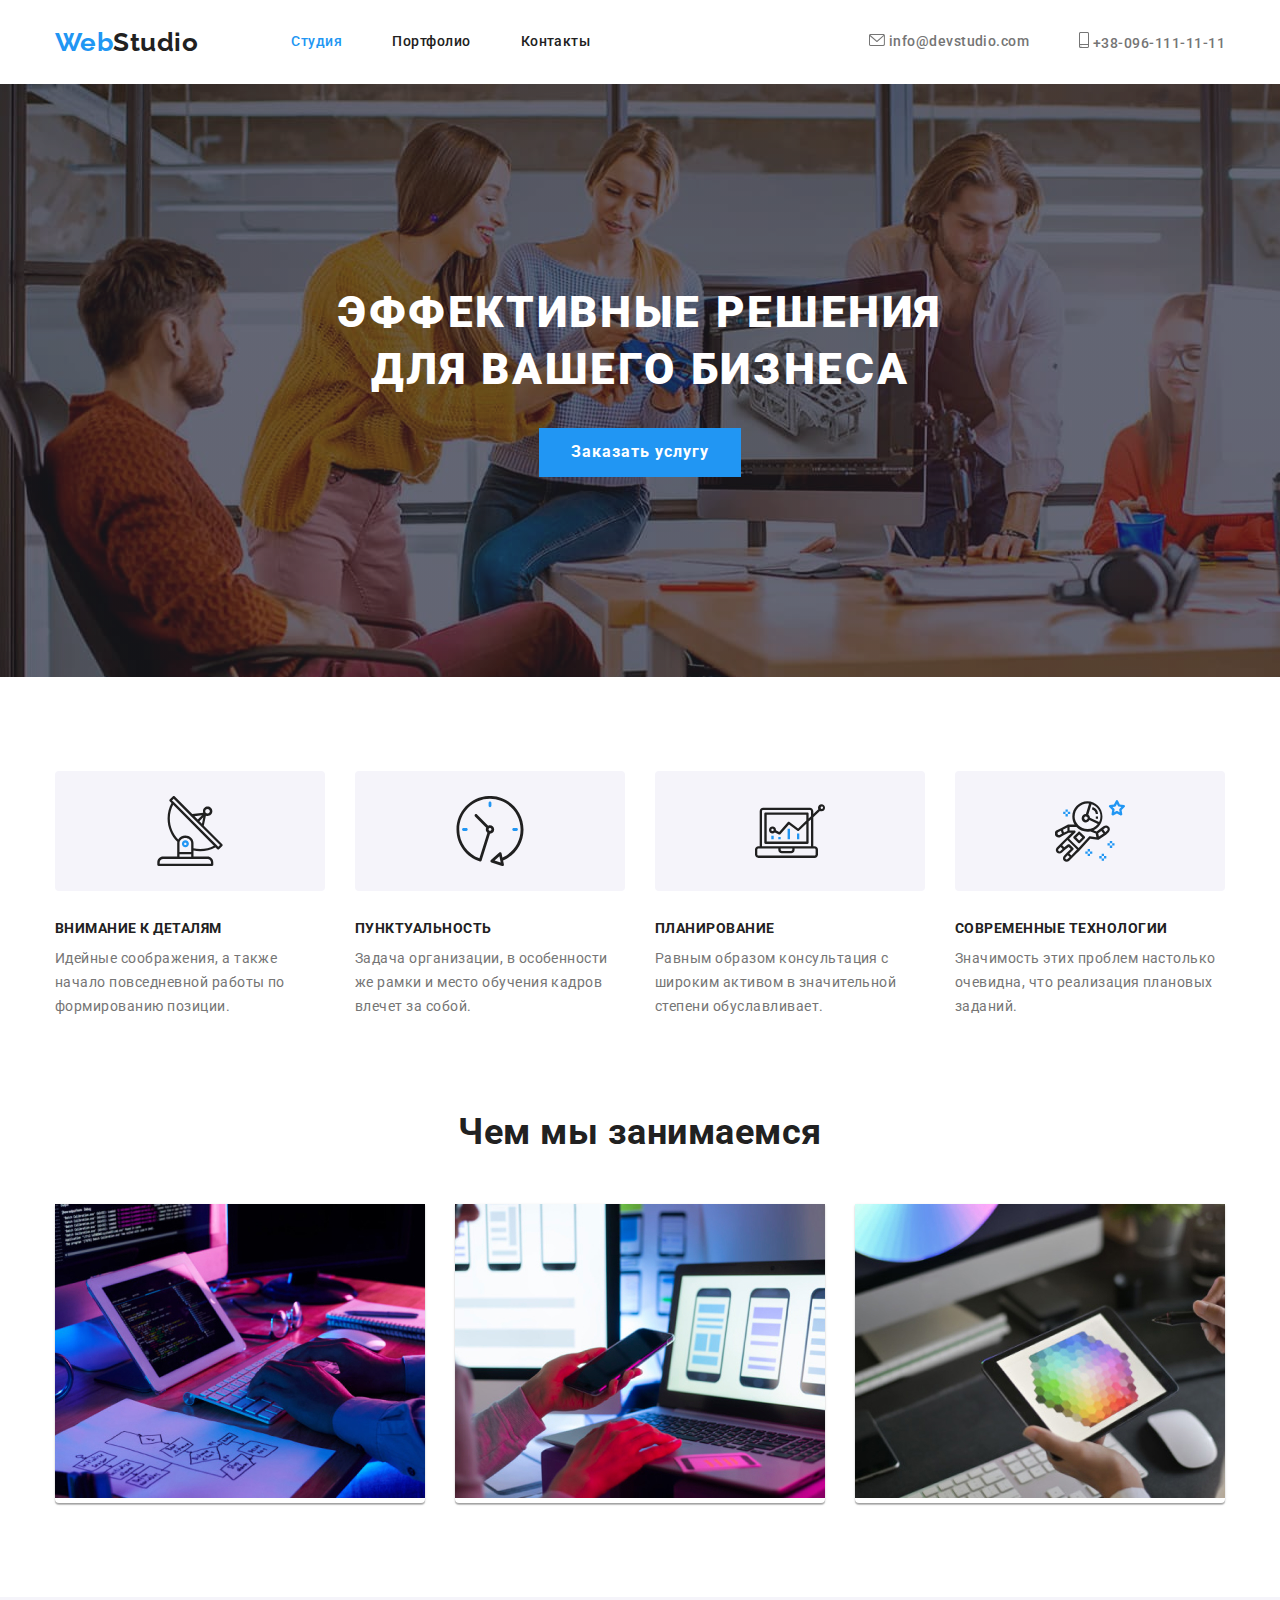
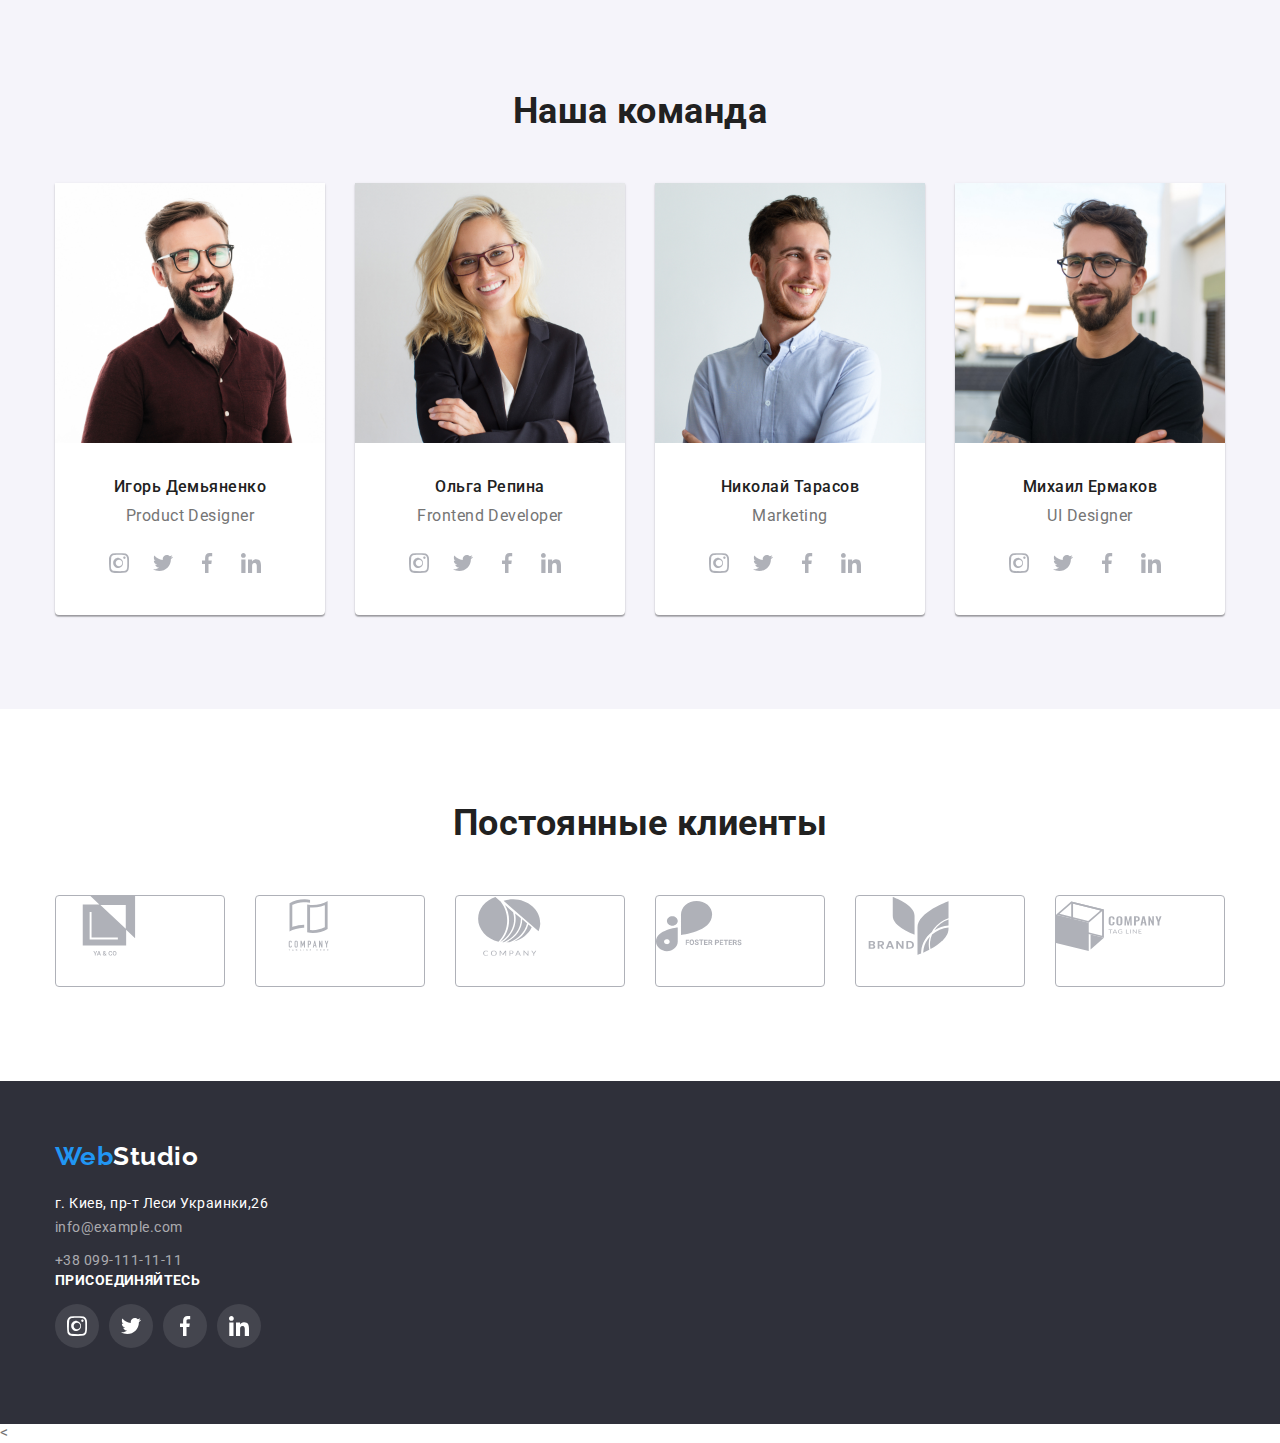
==== index.html @ f0c66bb8 "Initial commit" ====
<!DOCTYPE html>
<html lang="ru">

<head>
    <meta charset="UTF-8">
    <meta http-equiv="X-UA-Compatible" content="IE=edge">
    <meta name="viewport" content="width=device-width, initial-scale=1.0">
    <title>Document</title>
    <link rel="preconnect" href="https://fonts.googleapis.com">
    <link rel="preconnect" href="https://fonts.gstatic.com" crossorigin>
    <link
        href="https://fonts.googleapis.com/css2?family=Raleway:wght@700&family=Roboto:wght@400;500;700;900&display=swap"
        rel="stylesheet" />
    <link rel="stylesheet"
        href="https://cdnjs.cloudflare.com/ajax/libs/modern-normalize/1.1.0/modern-normalize.min.css" />
    <link rel="stylesheet" href="./css/styles.css" />
</head>

<body>
    <!--Шапка сайта-->
    <header>
        <div class="header container">
            <a class="logo" href="/index.html">Web<span class="studio">Studio</span></a>
            <!--Переходы на страницы-->
            <nav>
                <ul class="header site-nav list">
                    <li class="item"><a href="" class="link current">Студия</a></li>
                    <li class="item"><a href="./portfolio.html" class="link">Портфолио</a></li>
                    <li class="item"><a href="" class="link">Контакты</a></li>
                </ul>
            </nav>
            <ul class="header auth-nav list">
                <li class="item"><a href="mailto:info@devstudio.com" class="link">
                    <svg class="icon-mail" width="16" height="12">
                        <use href="./images/icons.svg#icon-mail"></use>
                    </svg>
                    info@devstudio.com</a>
                </li>
                <li class="item"><a href="tel:+380961111111" class="link">
                    <svg class="icon-tell" width="10" height="16"> 
                        <use href="/images/icons.svg#icon-smartphone"></use>
                    </svg>
                    +38-096-111-11-11</a></li>
            </ul>
        </div>
    </header>
    <main>
        <!--Секция 1-->
        <section class="hero section">
            <h1 class="hero-title">Эффективные решения <br />для вашего бизнеса</h1>
            <button class="button">Заказать услугу</button>
        </section>
        <!--Секция 2-->
        <section class="section-title section">
            <div class="container">
                <h2 class="delete">Наши преимущества</h2>
                <ul class="site-list">
                    <li class="li-li">
                        <div class="box">
                            <svg class="box-box" width="70" height="70">
                                <use href="./images/icons.svg#icon-antenna"></use>
                            </svg>
                        </div>
                        <h3 class="site-name">Внимание к деталям</h3>
                        <p class="site-p">Идейные соображения,
                            а также начало повседневной работы по формированию позиции.</p>
                    </li>
                    <li class="li-li">
                        <div class="box">
                            <svg class="box-box" width="70" height="70">
                                <use href="./images/icons.svg#icon-clock"></use>
                            </svg>
                        </div>
                        <h3 class="site-name">Пунктуальность</h3>
                        <p class="site-p">Задача организации, в особенности
                            же рамки и место обучения кадров влечет за собой.</p>
                    </li>
                    <li class="li-li">
                        <div class="box">
                            <svg class="box-box" width="70" height="70">
                                <use href="./images/icons.svg#icon-diagram"></use>
                            </svg>
                        </div>
                        <h3 class="site-name">Планирование</h3>
                        <p class="site-p">Равным образом консультация
                            с широким активом в значительной степени обуславливает.</p>
                    </li>
                    <li class="li-li">
                        <div class="box">
                            <svg class="box-box" width="70" height="70">
                                <use href="./images/icons.svg#icon-astronaut"></use>
                            </svg>
                        </div>
                        <h3 class="site-name">Современные технологии</h3>
                        <p class="site-p">Значимость этих проблем настолько
                            очевидна, что реализация плановых заданий.</p>
                    </li>
                </ul>
            </div>
        </section>
        <!--Секция 3-->
        <section class="section-titles section">
            <div class="container">
                <h2 class="site-htwo">Чем мы занимаемся</h2>
                <ul class="site-img">
                    <li class="img-g"><img src="./images/img—копия.jpg" alt="набор текста на планшете" width="370"
                            height="294"></li>
                    <li class="img-g"><img src="./images/img(1)—копия.jpg" alt="человек держит в руках телефон"
                            width="370" height="294"></li>
                    <li class="img-g"><img src="./images/img(2)—копия.jpg" alt="цветовая диаграма" width="370"
                            height="294"></li>
                </ul>
            </div>
        </section>
        <!--Секция 4-->
        <section class="section-com section">
            <div class="container">
                <h2 class="site-htwo">Наша команда</h2>
                <ul class="site-com">
                    <li class="img-g"><img src="./images/img(3).jpg" alt="Игорь Демьяненко" width="270" height="260">
                        <div class="site-div">
                            <h3 class="site-names">Игорь Демьяненко</h3>
                            <p class="site-job">Product Designer</p>
                            <ul class="icons-media">
                                <li class="icon-media">
                                    <a class="icon-media-list" href="">
                                        <svg class="icon-bottom" width="20" height="20">
                                            <use href="./images/icons.svg#icon-instagram"></use>
                                        </svg>
                                    </a>
                                </li>
                                <li class="icon-media"><a class="icon-media-list" href="">
                                        <svg class="icon-bottom"  width="20" height="20">
                                            <use href="./images/icons.svg#icon-twitter"></use>
                                        </svg>
                                    </a></li>
                                <li class="icon-media">
                                    <a class="icon-media-list" href="">
                                        <svg class="icon-bottom"  width="20" height="20">
                                            <use href="./images/icons.svg#icon-facebook"></use>
                                        </svg>
                                    </a>
                                </li>
                                <li class="icon-media">
                                    <a class="icon-media-list" href="">
                                        <svg class="icon-bottom"  width="20" height="20">
                                            <use href="./images/icons.svg#icon-linkedin"></use>
                                        </svg>
                                    </a>
                                </li>
                            </ul>
                        </div>
                    </li>
                    <li class="img-g"><img src="./images/img(4).jpg" alt="Ольга Репина" width="270" height="260">
                        <div class="site-div">
                            <h3 class="site-names">Ольга Репина</h3>
                            <p class="site-job">Frontend Developer</p>
                            <ul class="icons-media">
                                <li class="icon-media">
                                    <a class="icon-media-list" href="">
                                        <svg class="icon-bottom"  width="20" height="20">
                                            <use href="./images/icons.svg#icon-instagram"></use>
                                        </svg>
                                    </a>
                                </li>
                                <li class="icon-media"><a class="icon-media-list" href="">
                                    <svg class="icon-bottom"  width="20" height="20">
                                        <use href="./images/icons.svg#icon-twitter"></use>
                                    </svg>
                                </a></li>
                                <li class="icon-media">
                                    <a class="icon-media-list" href="">
                                        <svg class="icon-bottom"  width="20" height="20">
                                            <use href="./images/icons.svg#icon-facebook"></use>
                                        </svg>
                                    </a>
                                </li>
                                <li class="icon-media">
                                    <a class="icon-media-list" href="">
                                        <svg class="icon-bottom"  width="20" height="20">
                                            <use href="./images/icons.svg#icon-linkedin"></use>
                                        </svg>
                                    </a>
                                </li>
                            </ul>
                        </div>
                    </li>
                    <li class="img-g"><img src="./images/img(5).jpg" alt="Николай Тарасов" width="270" height="260">
                        <div class="site-div">
                            <h3 class="site-names">Николай Тарасов</h3>
                            <p class="site-job">Marketing</p>
                            <ul class="icons-media">
                                <li class="icon-media">
                                    <a class="icon-media-list" href="">
                                        <svg class="icon-bottom"  width="20" height="20">
                                            <use href="./images/icons.svg#icon-instagram"></use>
                                        </svg>
                                    </a>
                                </li>
                                <li class="icon-media"><a class="icon-media-list" href="">
                                        <svg class="icon-bottom"  width="20" height="20">
                                            <use href="./images/icons.svg#icon-twitter"></use>
                                        </svg>
                                    </a></li>
                                <li class="icon-media">
                                    <a class="icon-media-list" href="">
                                        <svg class="icon-bottom"  width="20" height="20">
                                            <use href="./images/icons.svg#icon-facebook"></use>
                                        </svg>
                                    </a>
                                </li>
                                <li class="icon-media">
                                    <a class="icon-media-list" href="">
                                        <svg class="icon-bottom"  width="20" height="20">
                                            <use href="./images/icons.svg#icon-linkedin"></use>
                                        </svg>
                                    </a>
                                </li>
                            </ul>
                        </div>
                    </li>
                    <li class="img-g"><img src="./images/img(6).jpg" alt="Михаил Ермаков" width="270" height="260">
                        <div class="site-div">
                            <h3 class="site-names">Михаил Ермаков</h3>
                            <p class="site-job">UI Designer</p>
                            <ul class="icons-media">
                                <li class="icon-media">
                                    <a class="icon-media-list" href="">
                                        <svg class="icon-bottom"  width="20" height="20">
                                            <use href="./images/icons.svg#icon-instagram"></use>
                                        </svg>
                                    </a>
                                </li>
                                <li class="icon-media">
                                    <a class="icon-media-list" href="">
                                        <svg class="icon-bottom"  width="20" height="20">
                                            <use href="./images/icons.svg#icon-twitter"></use>
                                        </svg>
                                    </a></li>
                                <li class="icon-media">
                                    <a class="icon-media-list" href="">
                                        <svg class="icon-bottom"  width="20" height="20">
                                            <use href="./images/icons.svg#icon-facebook"></use>
                                        </svg>
                                    </a>
                                </li>
                                <li class="icon-media">
                                    <a class="icon-media-list" href="">
                                        <svg class="icon-bottom"  width="20" height="20">
                                            <use href="./images/icons.svg#icon-linkedin"></use>
                                        </svg>
                                    </a>
    </li>
    </ul>
    </div>
    </li>
    </ul>
    </div>
    </section>
  <!--Секция 5--> 
  <section class="section">
      <div class="container">
          <h2 class="site-htwo">Постоянные клиенты</h2>
          <ul class="site-clients">
            <li class="icons-medias"><a class="icons-medias-li" href="">
                <div class="boxs">
                <svg class="boxs-boxs" width="106" height="60">
                    <use href="./images/icons.svg#icon-Union"></use>
                </svg>
                </div>
            </a></li>
            <li class="icons-medias"><a class="icons-medias-li" href="">
                <div class="boxs">
                <svg class="boxs-boxs" width="106" height="60">
                    <use href="./images/icons.svg#icon-Logo"></use>
                </svg>
                </div>
            </a></li>
            <li class="icons-medias"><a class="icons-medias-li" href="">
                <div class="boxs">
                <svg class="boxs-boxs" width="106" height="60">
                    <use href="./images/icons.svg#icon-group1"></use>
                </svg>
                </div>
            </a></li>
            <li class="icons-medias"><a class="icons-medias-li" href="">
                <div class="boxs">
                <svg class="boxs-boxs" width="106" height="60">
                    <use href="./images/icons.svg#icon-group2"></use>
                </svg>
                </div>
            </a></li>
            <li class="icons-medias"><a class="icons-medias-li" href="">
                <div class="boxs">
                <svg class="boxs-boxs" width="106" height="60">
                    <use href="./images/icons.svg#icon-group"></use>
                </svg>
                </div>
            </a></li>
            <li class="icons-medias"><a class="icons-medias-li" href="">
                <div class="boxs">
                <svg class="boxs-boxs" width="106" height="60">
                    <use href="./images/icons.svg#icon-Object"></use>
                </svg>
                </div>
            </a></li>
          </ul>
      </div>
  </section>
</main>
    <!--Footer-->
    <footer class="footer-site">
        <div class="container">
            <a class="logo-two" href="/index.html">Web<span class="studio-two">Studio</span></a>
            <address>
                <p class="address">г. Киев, пр-т Леси Украинки,26</p>
                <ul class="site-address list">
                    <li class="mail-tell"><a href="mailto:info@example.com" class="link">info@example.com</a></li>
                    <li class="mail-tell"><a href="tel:+380991111111" class="link">+38 099-111-11-11</a></li>
                </ul>
            </address>
</div>
            <div class="container">
                <h2 class="follow">ПРИСОЕДИНЯЙТЕСЬ</h2>
                <ul class="follow-list">
                    <li class="icon-medias"><a class="follow-li" href=""><svg width="20" height="20">
                            <use  href="./images/icons.svg#icon-instagram">
                            </use>
                        </svg></a></li>
                    <li class="icon-medias"><a class="follow-li" href=""><svg width="20" height="20">
                            <use href="./images/icons.svg#icon-twitter">
                            </use>
                        </svg></a></li>
                    <li class="icon-medias"><a class="follow-li" href=""><svg width="20" height="20">
                            <use href="./images/icons.svg#icon-facebook">
                            </use>
                        </svg></a></li>
                    <li class="icon-medias"><a class="follow-li" href=""><svg width="20" height="20">
                            <use href="./images/icons.svg#icon-linkedin">
                            </use>
                        </svg></a></li>
                </ul>
                    
        </div>
    </footer>
</body>

</html>
<
---- css/styles.css ----
:root {
  --primery-text-color: #757575;
  --title-text-color: #212121;
  --address-color: #2196f3;
  --icon-color: #757575;
  --icon-colors: #ffffff;
  --insta-color: #afb1b8;
}
body {
  color: var(--primery-text-color);
  background-color: #ffffff;
  font-family: Roboto, sans-serif;
  letter-spacing: 0.03em;
  font-size: 16px;
  line-height: 1.18;
}
h2,
h3 {
  color: var(--title-text-color);
  margin-top: 0;
}
.section {
  padding-top: 94px;
  padding-bottom: 94px;
}
.list {
  list-style: none;
  padding: 0;
  margin: 0;
}
.container {
  margin-left: auto;
  margin-right: auto;
  width: 1200px;
  padding-left: 15px;
  padding-right: 15px;
}
.logo {
  color: var(--address-color);

  font-family: Raleway, cursive;
  font-weight: bold;
  font-size: 26px;
  line-height: 1.19;
  text-decoration: none;
  margin-right: 93px;
}
span.studio {
  color: var(--title-text-color);
}
/*Переходы на страницы*/
.header {
  display: flex;
  justify-content: space-between;
  align-items: center;
}
.header-top {
  display: flex;
  align-items: center;
  border-bottom: 1px solid #ececec;
}
.site-nav {
  display: flex;
}
.site-nav .item {
  outline: 1px solid transparent;
}
.site-nav .item + .item {
  margin-left: 50px;
}
.site-nav .link {
  color: var(--title-text-color);

  font-style: normal;
  font-weight: 500;
  font-size: 14px;
  line-height: 1.14;
  text-decoration: none;

  display: block;
  padding-top: 32px;
  padding-bottom: 32px;
}
.site-nav .link:hover,
.site-nav .link:focus {
  color: var(--address-color);
}
.site-nav .link.current {
  color: var(--address-color);
}
.auth-nav {
  display: flex;
  outline: 1px solid transparent;
  margin-left: auto;
}
.auth-nav .item + .item {
  margin-left: 50px;
}
.auth-nav .link {
  color: var(--primery-text-color);

  font-weight: 500;
  font-size: 14px;
  line-height: 1.14;
  text-decoration: none;

  display: block;
  padding-top: 32px;
  padding-bottom: 32px;
}
.auth-nav .link:hover,
.auth-nav .link:focus {
  color: var(--address-color);
}

.icon-mail {
  fill: var(--icon-color);
}
.icon-mail:hover {
  fill: #2196f3;
}
.icon-tell {
  fill: var(--icon-color);
}
.icon-tell:hover {
  fill: var(--address-color);
}
/* Секция 1  */
.hero {
  background-color: #2f303a;
  transform: perspective(normal);
  text-align: center;
  padding-top: 200px;
  padding-bottom: 200px;
  background-image: linear-gradient(to right, rgba(47, 48, 58, 0.4), rgba(47, 48, 58, 0.4)),
    url(../images/Img-1.2—копия.jpg);
}
.hero-title {
  color: #ffffff;
  font-weight: 900;
  font-size: 44px;
  line-height: 1.3;
  text-transform: uppercase;
  letter-spacing: 0.06em;
  margin-top: 0;
  margin-bottom: 30px;
}
/* Секция 2,3 */
.section-title {
  padding-bottom: 0;
}
.delete {
  position: absolute;
  width: 1px;
  height: 1px;
  margin: -1px;
  border: 0;
  padding: 0;

  white-space: nowrap;
  clip-path: inset(100%);
  clip: rect(0 0 0 0);
  overflow: hidden;
}
.site-list {
  list-style: none;
  padding: 0;
  margin: 0;
  display: flex;
}
.li-li {
  width: 270px;
}
.li-li:not(:last-child) {
  margin-right: 30px;
}

.site-name {
  font-weight: bold;
  font-size: 14px;
  line-height: 1.14;
  text-transform: uppercase;
  margin-bottom: 10px;
}
.site-p {
  font-size: 14px;
  line-height: 1.7;
  margin: 0;
}
.site-p:not(:last-child) {
  margin-right: 0;
}
.site-img {
  list-style: none;
  padding: 0;
  margin: 0;
  display: flex;
}
.img-g {
  margin-right: 30px;
  background-color: #ffffff;
  box-shadow: 0px 1px 3px rgba(0, 0, 0, 0.12), 0px 1px 1px rgba(0, 0, 0, 0.14),
    0px 2px 1px rgba(0, 0, 0, 0.2);
  border-radius: 0px 0px 4px 4px;
}
.img-g:last-child {
  margin-right: 0;
}

.box {
  display: flex;
  align-items: center;
  justify-content: center;
  min-width: 270px;
  min-height: 120px;
  margin-top: 0px;
  margin-bottom: 30px;
  background: #f5f4fa;
  border-radius: 4px;
}
/* Секция 4  */
.section-com {
  background-color: #f5f4fa;
}
.site-names {
  font-weight: 500;
  font-size: 16px;
  line-height: 1.18;
  text-align: center;
  margin-bottom: 10px;
}
.site-com {
  list-style: none;
  padding: 0;
  margin: 0;
  display: flex;
}
.site-job {
  font-size: 16px;
  line-height: 1.18;
  text-align: center;
  margin-top: 10px;
  margin-bottom: 16px;
}
.site-htwo {
  font-weight: bold;
  font-size: 36px;
  line-height: 1.16;
  text-align: center;
  margin-top: 0;
  margin-bottom: 50px;
}
.site-div {
  padding-top: 30px;
  padding-bottom: 30px;
}
.icons-media {
  display: flex;
  justify-content: center;
  padding-left: 0;
  list-style: none;
}
.icon-media {
  width: 44px;
  height: 44px;
  margin-right: 10px;
  border-radius: 50%;
}
.icon-media:not(:last-child) {
  margin-right: 0;
}
.icon-media:hover,
.icon-media:focus {
  background-color: var(--address-color);
}
.icon-media-list {
  display: flex;
  justify-content: center;
  align-items: center;
  width: 100%;
  height: 100%;
}
.icon-bottom {
  fill: var(--insta-color);
}
.icon-bottom:hover {
  fill: var(--icon-colors);
}
/*Секция 5*/
.site-clients {
  list-style: none;
  padding: 0;
  margin: 0;
  display: flex;
}
.boxs {
  width: 170px;
  height: 92px;

  border: 1px solid #afb1b8;
  box-sizing: border-box;
  border-radius: 4px;
}
.icons-medias {
  margin-right: 30px;
}
.icons-medias:not:last-child {
  margin-right: 0;
}
.boxs-boxs {
  display: flex;
  align-items: center;
  justify-content: center;
}
.boxs-boxs {
  fill: var(--insta-color);
}
.boxs-boxs:focus,
.boxs-boxs:hover {
  fill: var(--address-color);
}
/* Footer*/
.logo-two {
  color: var(--address-color);

  font-family: Raleway, cursive;
  font-weight: bold;
  font-size: 26px;
  line-height: 1.19;
  text-decoration: none;
  margin-bottom: 20px;
  display: block;
}
.footer-site {
  background-color: #2f303a;

  padding-top: 60px;
  padding-bottom: 60px;
}
span.studio-two {
  color: #ffffff;
}
.address {
  color: #ffffff;
  text-decoration: none;
  font-size: 14px;
  line-height: 1.7;
  font-style: normal;
  margin: 0;
}
.site-address .link {
  color: rgba(255, 255, 255, 0.6);
  text-decoration: none;
  font-size: 14px;
  line-height: 1.7;
  font-style: normal;
  margin-bottom: 60px;
}
.site-nav:not(:first-child) {
  margin-bottom: 0;
}
.site-address .link:hover,
.site-address .link:focus {
  color: var(--address-color);
}
.mail-tell:not(:last-child) {
  margin-bottom: 9px;
}
.follow {
  color: #ffffff;
  font-style: normal;
  font-weight: 700;
  font-size: 14px;
  line-height: 1.1;
  letter-spacing: 0.03em;
}

.follow-list {
  display: flex;
  padding-left: 0;
  list-style: none;
}
.icon-medias {
  width: 44px;
  height: 44px;
  border-radius: 50%;
  background: rgba(255, 255, 255, 0.1);
  margin-right: 10px;
  padding: 0;
}
.follow-li {
  display: flex;
  width: 100%;
  height: 100%;
  justify-content: center;
  align-items: center;
  border-radius: 50%;
}
.follow-li {
  fill: var(--icon-colors);
}
.icon-medias:hover {
  background: var(--address-color);
}

/* Кнопка */
.button {
  background-color: var(--address-color);
  color: #ffffff;
  font-weight: bold;
  font-size: 16px;
  line-height: 1.8;
  letter-spacing: 0.06em;
  padding: 10px 32px;
  border: none;
}
/* Потрфолио кнопки  */
.button.secondary {
  color: var(--title-text-color);
  background-color: #f5f4fa;
  cursor: pointer;
  font-weight: 500;
  font-size: 16px;
  line-height: 1.6;
  border-radius: 4px;
  border: none;
  padding: 6px 22px;
}
.buttons:nth-child(-n + 4) {
  margin-right: 8px;
}
.button.secondary:not(:first-child) {
  margin-right: 0;
}
.button.secondary:hover {
  color: #ffffff;
  background-color: var(--address-color);
}
.port-name {
  font-weight: bold;
  font-size: 18px;
  line-height: 2;
  letter-spacing: 0.06em;
  margin-bottom: 4px;
}

.port-p {
  margin: 0;
}

.decor {
  display: flex;
  justify-content: center;
  margin-bottom: 50px;
}
.decor-port {
  display: flex;
  flex-wrap: wrap;
  margin-top: 0;
}
.port-div {
  padding: 24px 20px;
  border-right: 1px solid #eeeeee;
  border-left: 1px solid #eeeeee;
  border-bottom: 1px solid #eeeeee;
}
.port {
  width: 370px;
  margin-right: 30px;
  margin-bottom: 30px;
}

.port:nth-child(3n) {
  margin-right: 0;
}
.port:nth-last-child(-n + 3) {
  margin-bottom: 0;
}
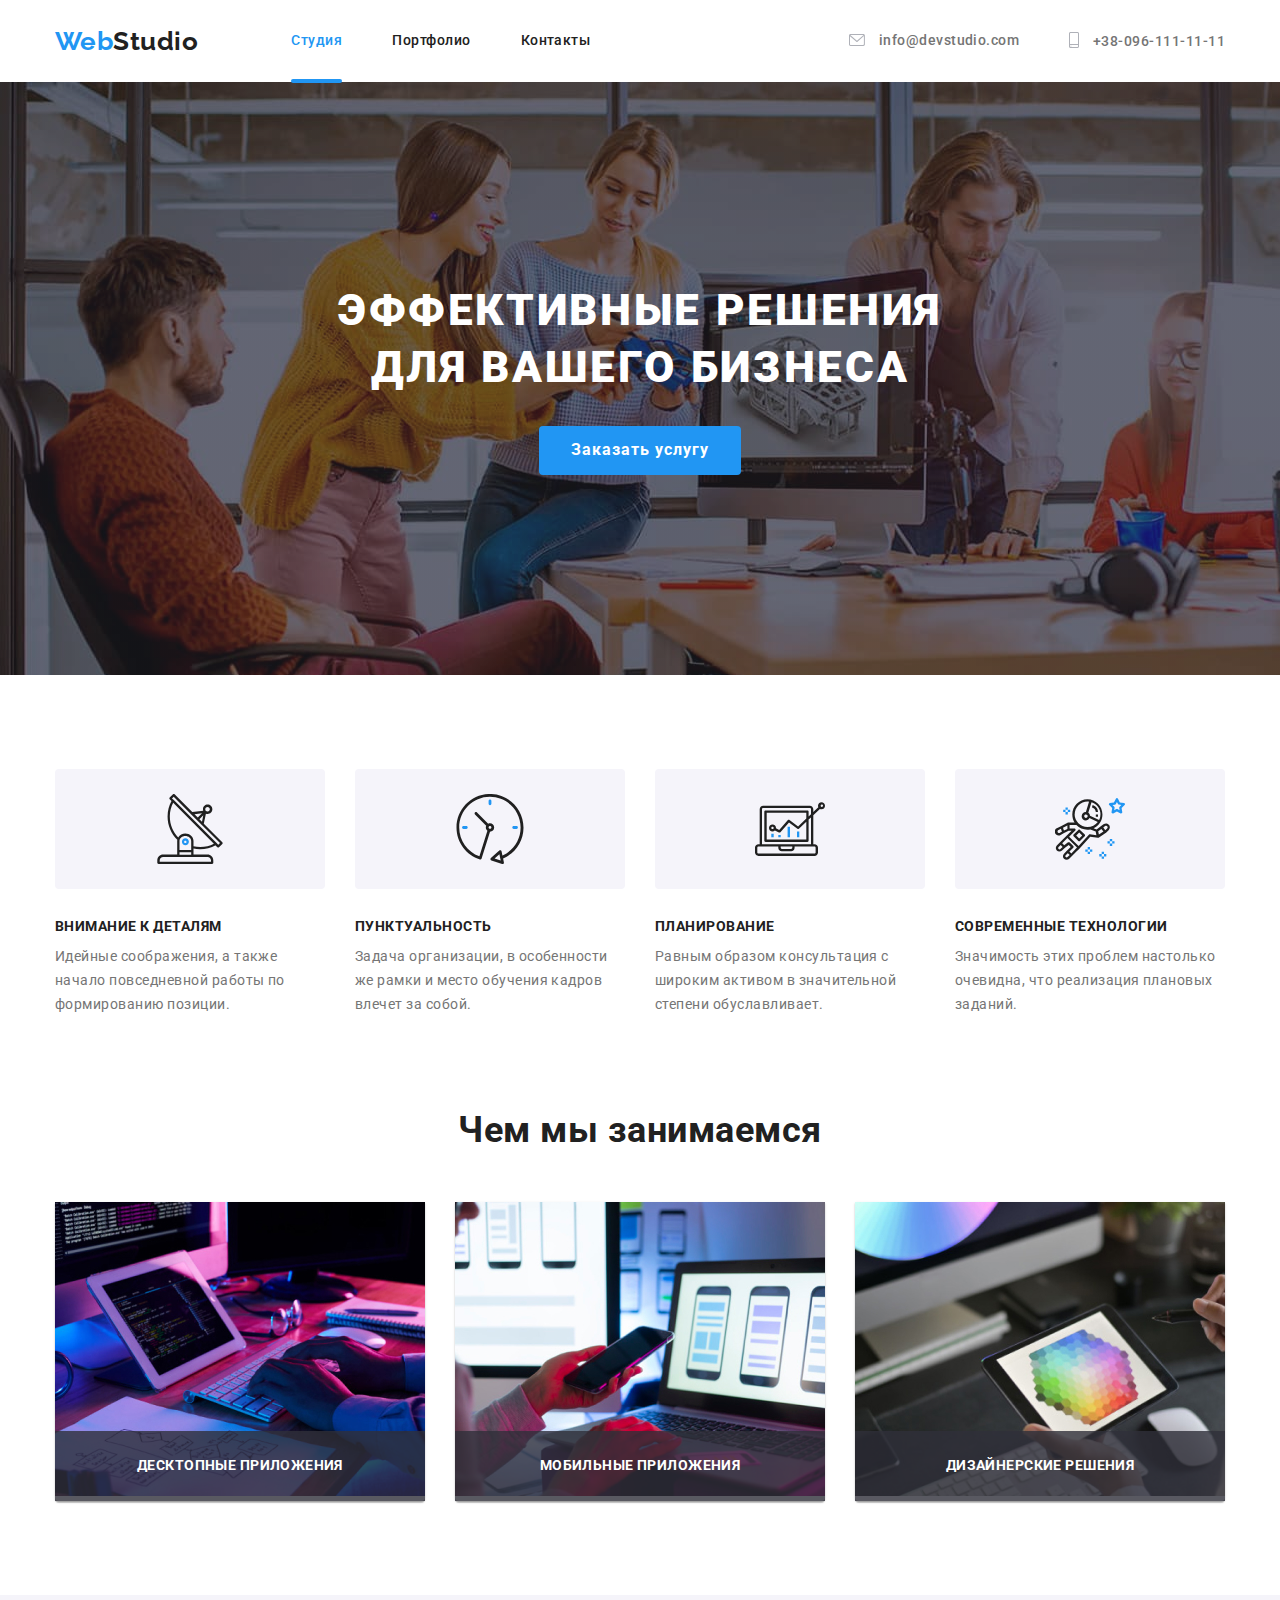
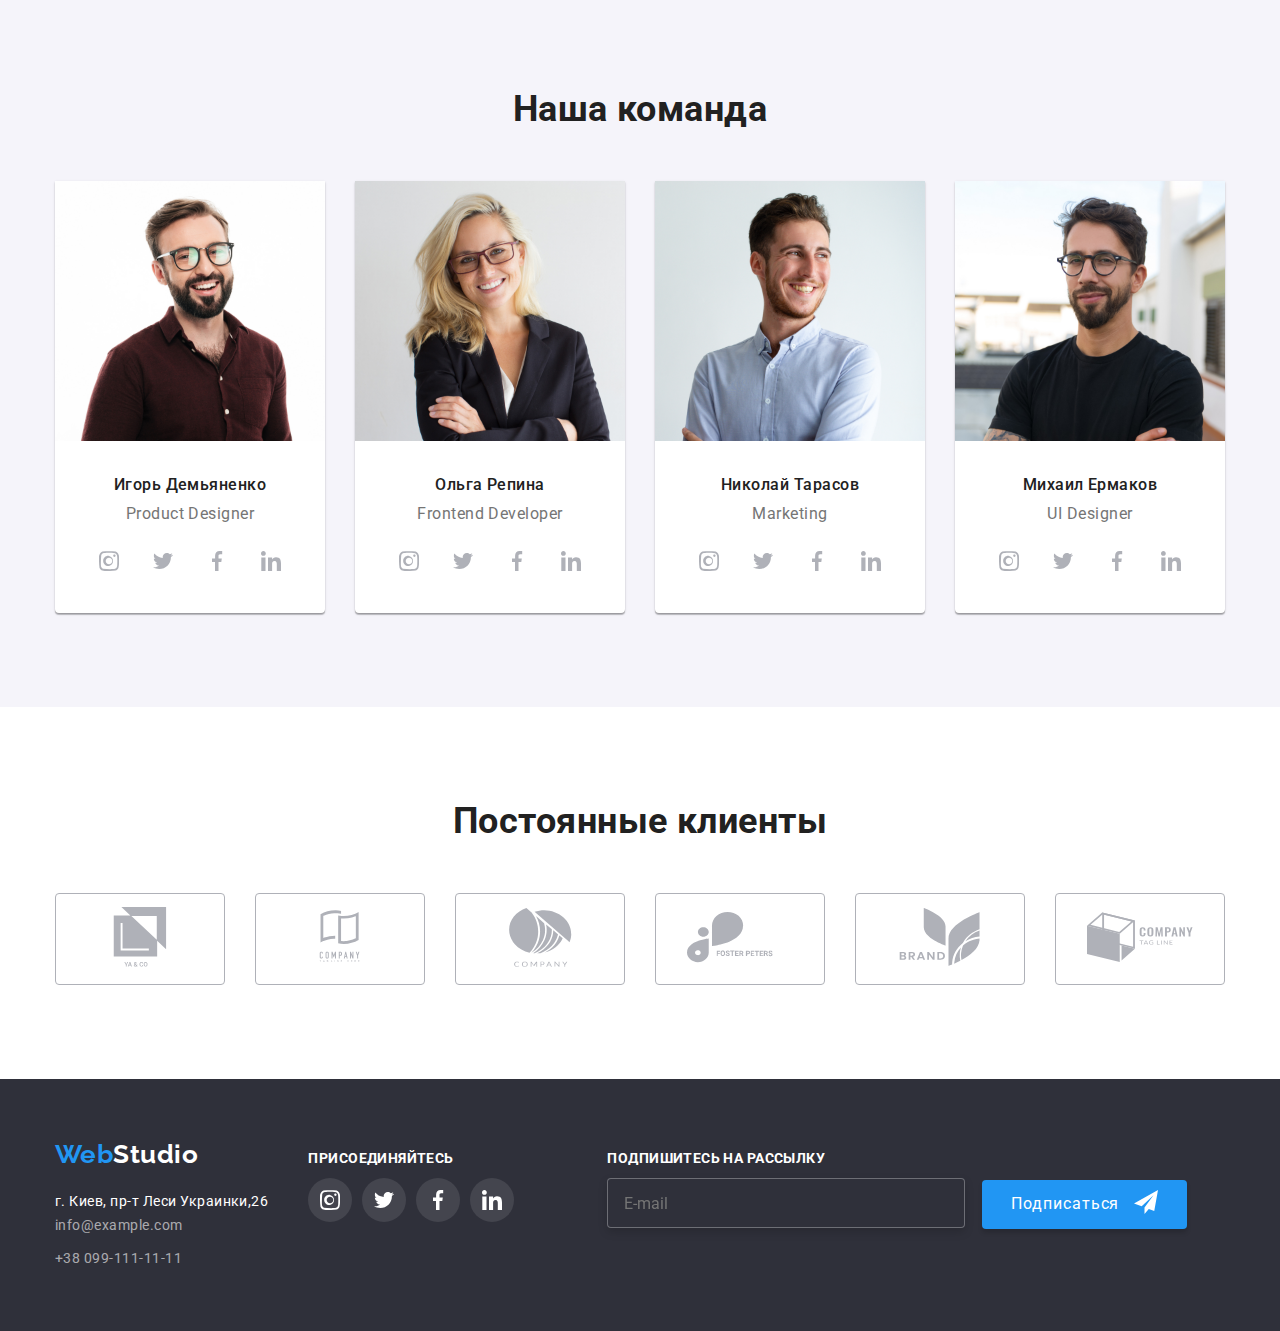
==== commit a6889318: "Initialize Homework" ====
--- a/index.html
+++ b/index.html
@@ -38,7 +38,7 @@
                 </li>
                 <li class="item"><a href="tel:+380961111111" class="link">
                     <svg class="icon-tell" width="10" height="16"> 
-                        <use href="/images/icons.svg#icon-smartphone"></use>
+                        <use href="./images/icons.svg#icon-smartphone"></use>
                     </svg>
                     +38-096-111-11-11</a></li>
             </ul>
@@ -47,8 +47,49 @@
     <main>
         <!--Секция 1-->
         <section class="hero section">
-            <h1 class="hero-title">Эффективные решения <br />для вашего бизнеса</h1>
-            <button class="button">Заказать услугу</button>
+            <div><h1 class="hero-title">Эффективные решения <br />для вашего бизнеса</h1>
+            <button class="button" data-modal-open>Заказать услугу</button>
+        </div>
+        <div class="backdrop is-hidden" data-modal>
+        <div class="modal">
+            <button class="close" data-modal-close>
+            <svg class="but-close" width="15" height="15"><use href="./images/symbol-defs.svg#icon-close">
+            </use></svg>
+        </button>
+    <form class="form" autocomplete="off" novalidate> 
+        <h2 class="names-h">Оставьте свои данные, мы вам перезвоним</h2>
+        <div class="form-form"><label for="name"> Имя</label>
+            <input type="text" name="name" id="name">
+           <svg class="icon-form" width="20" height="20">
+                <use href="./images/symbol.svg#icon-person-black"></use>
+            </svg>
+            </div>
+        <div class="form-form"> <label for="tel">Телефон</label>
+            <input type="tel" name="tel" id="tel">
+            <svg class="icon-form" width="20" height="20">
+            <use href="./images/symbol.svg#icon-phone-black"></use>
+        </svg>
+            </div>
+        <div class="form-form"> <label for="email">Почта</label>
+            <input type="email" name="email" id="email">
+            <svg class="icon-form" width="20" height="20">
+            <use href="./images/symbol.svg#icon-email-black"></use>
+        </svg>
+            </div>
+        <div class="form-form">  <label for="comment">Комментарий</label>
+            <textarea name="comment" id="comment" placeholder="Введите текст"></textarea></div>
+        <div class="form-form-checkbox">
+        
+            <label for="checkbox">Соглашаюсь с рассылкой и принимаю
+                <input class="checkbox" type="checkbox" id="checkbox">
+                <svg class="icon-checkbox" width="16" height="15">
+                <use href="./images/symbol.svg#icon-icon-check"></use>
+            </svg>
+                <a class="checkbox-a" href="">Условия договора</a>
+                </label></div>
+                <div><button class="button-form" type="submit">Отправить</button></div>
+    </form>
+    </div></div>
         </section>
         <!--Секция 2-->
         <section class="section-title section">
@@ -104,11 +145,12 @@
                 <h2 class="site-htwo">Чем мы занимаемся</h2>
                 <ul class="site-img">
                     <li class="img-g"><img src="./images/img—копия.jpg" alt="набор текста на планшете" width="370"
-                            height="294"></li>
+                            height="294">
+                        <p class="top">Десктопные приложения</p></li>
                     <li class="img-g"><img src="./images/img(1)—копия.jpg" alt="человек держит в руках телефон"
-                            width="370" height="294"></li>
+                            width="370" height="294"><p class="top">Мобильные приложения</p></li>
                     <li class="img-g"><img src="./images/img(2)—копия.jpg" alt="цветовая диаграма" width="370"
-                            height="294"></li>
+                            height="294"><p class="top">Дизайнерские решения</p></li>
                 </ul>
             </div>
         </section>
@@ -263,42 +305,42 @@
           <h2 class="site-htwo">Постоянные клиенты</h2>
           <ul class="site-clients">
             <li class="icons-medias"><a class="icons-medias-li" href="">
-                <div class="boxs">
+                <div>
                 <svg class="boxs-boxs" width="106" height="60">
                     <use href="./images/icons.svg#icon-Union"></use>
                 </svg>
                 </div>
             </a></li>
             <li class="icons-medias"><a class="icons-medias-li" href="">
-                <div class="boxs">
+                <div>
                 <svg class="boxs-boxs" width="106" height="60">
                     <use href="./images/icons.svg#icon-Logo"></use>
                 </svg>
                 </div>
             </a></li>
             <li class="icons-medias"><a class="icons-medias-li" href="">
-                <div class="boxs">
+                <div>
                 <svg class="boxs-boxs" width="106" height="60">
                     <use href="./images/icons.svg#icon-group1"></use>
                 </svg>
                 </div>
             </a></li>
             <li class="icons-medias"><a class="icons-medias-li" href="">
-                <div class="boxs">
+                <div>
                 <svg class="boxs-boxs" width="106" height="60">
                     <use href="./images/icons.svg#icon-group2"></use>
                 </svg>
                 </div>
             </a></li>
             <li class="icons-medias"><a class="icons-medias-li" href="">
-                <div class="boxs">
+                <div>
                 <svg class="boxs-boxs" width="106" height="60">
                     <use href="./images/icons.svg#icon-group"></use>
                 </svg>
                 </div>
             </a></li>
             <li class="icons-medias"><a class="icons-medias-li" href="">
-                <div class="boxs">
+                <div>
                 <svg class="boxs-boxs" width="106" height="60">
                     <use href="./images/icons.svg#icon-Object"></use>
                 </svg>
@@ -310,40 +352,49 @@
 </main>
     <!--Footer-->
     <footer class="footer-site">
-        <div class="container">
-            <a class="logo-two" href="/index.html">Web<span class="studio-two">Studio</span></a>
+        <div class="container fotterss">
+            <div style="margin-right: 40px;"><a class="logo-two" href="/index.html">Web<span class="studio-two">Studio</span></a>
             <address>
                 <p class="address">г. Киев, пр-т Леси Украинки,26</p>
                 <ul class="site-address list">
                     <li class="mail-tell"><a href="mailto:info@example.com" class="link">info@example.com</a></li>
                     <li class="mail-tell"><a href="tel:+380991111111" class="link">+38 099-111-11-11</a></li>
                 </ul>
-            </address>
+            </address></div>
+<div style="margin-right: 93px;" >
+    <h2 class="follow">ПРИСОЕДИНЯЙТЕСЬ</h2>
+    <ul class="follow-list">
+        <li class="icon-medias"><a class="follow-li" href=""><svg width="20" height="20">
+                    <use href="./images/icons.svg#icon-instagram">
+                    </use>
+                </svg></a></li>
+        <li class="icon-medias"><a class="follow-li" href=""><svg width="20" height="20">
+                    <use href="./images/icons.svg#icon-twitter">
+                    </use>
+                </svg></a></li>
+        <li class="icon-medias"><a class="follow-li" href=""><svg width="20" height="20">
+                    <use href="./images/icons.svg#icon-facebook">
+                    </use>
+                </svg></a></li>
+        <li class="icon-medias"><a class="follow-li" href=""><svg width="20" height="20">
+                    <use href="./images/icons.svg#icon-linkedin">
+                    </use>
+                </svg></a></li>
+    </ul>
 </div>
-            <div class="container">
-                <h2 class="follow">ПРИСОЕДИНЯЙТЕСЬ</h2>
-                <ul class="follow-list">
-                    <li class="icon-medias"><a class="follow-li" href=""><svg width="20" height="20">
-                            <use  href="./images/icons.svg#icon-instagram">
-                            </use>
-                        </svg></a></li>
-                    <li class="icon-medias"><a class="follow-li" href=""><svg width="20" height="20">
-                            <use href="./images/icons.svg#icon-twitter">
-                            </use>
-                        </svg></a></li>
-                    <li class="icon-medias"><a class="follow-li" href=""><svg width="20" height="20">
-                            <use href="./images/icons.svg#icon-facebook">
-                            </use>
-                        </svg></a></li>
-                    <li class="icon-medias"><a class="follow-li" href=""><svg width="20" height="20">
-                            <use href="./images/icons.svg#icon-linkedin">
-                            </use>
-                        </svg></a></li>
-                </ul>
-                    
-        </div>
+<div>
+    <h2 class="follow">ПОДПИШИТЕСЬ НА РАССЫЛКУ</h2>
+    <form  autocomplete="on" novalidate>
+        <label class="footer-subs"><input class="input" type="email" name="email" placeholder="E-mail"/>
+        </label>
+        <button class="button-tw" type="submit">Подписаться
+            <svg class="subs" width="24" height="24">
+                <use href="./images/symbol.svg#icon-teleg"></use>
+            </svg></button>
+    </form>
+</div>
+        </div>       
     </footer>
+    <script src="./js/modal.js"></script>
 </body>
-
-</html>
-<+</html>--- a/css/styles.css
+++ b/css/styles.css
@@ -5,6 +5,7 @@
   --icon-color: #757575;
   --icon-colors: #ffffff;
   --insta-color: #afb1b8;
+  --o-transition-timing-function: cubic-bezier(0.4, 0, 0.2, 1);
 }
 body {
   color: var(--primery-text-color);
@@ -80,6 +81,8 @@
   display: block;
   padding-top: 32px;
   padding-bottom: 32px;
+
+  transition: color 250ms var(--o-transition-timing-function);
 }
 .site-nav .link:hover,
 .site-nav .link:focus {
@@ -98,7 +101,7 @@
 }
 .auth-nav .link {
   color: var(--primery-text-color);
-
+  fill: #afb1b8;
   font-weight: 500;
   font-size: 14px;
   line-height: 1.14;
@@ -107,23 +110,37 @@
   display: block;
   padding-top: 32px;
   padding-bottom: 32px;
+
+  transition: color 250ms var(--o-transition-timing-function),
+    fill 250ms var(--o-transition-timing-function);
 }
 .auth-nav .link:hover,
 .auth-nav .link:focus {
   color: var(--address-color);
-}
-
+  fill: var(--address-color);
+}
 .icon-mail {
-  fill: var(--icon-color);
-}
-.icon-mail:hover {
-  fill: #2196f3;
+  margin-right: 10px;
+  margin-bottom: -1px;
 }
 .icon-tell {
-  fill: var(--icon-color);
-}
-.icon-tell:hover {
-  fill: var(--address-color);
+  margin-right: 10px;
+  margin-bottom: -2px;
+}
+.link.current {
+  position: relative;
+  color: var(--address-color);
+}
+.link.current::after {
+  content: '';
+  position: absolute;
+
+  left: 0;
+  bottom: -2px;
+  width: 100%;
+  height: 4px;
+  background: var(--address-color);
+  border-radius: 2px;
 }
 /* Секция 1  */
 .hero {
@@ -202,6 +219,8 @@
   box-shadow: 0px 1px 3px rgba(0, 0, 0, 0.12), 0px 1px 1px rgba(0, 0, 0, 0.14),
     0px 2px 1px rgba(0, 0, 0, 0.2);
   border-radius: 0px 0px 4px 4px;
+
+  position: relative;
 }
 .img-g:last-child {
   margin-right: 0;
@@ -217,6 +236,27 @@
   margin-bottom: 30px;
   background: #f5f4fa;
   border-radius: 4px;
+}
+
+.top {
+  font-weight: 700;
+  font-size: 14px;
+  line-height: 1.14;
+  letter-spacing: 0.03em;
+  text-transform: uppercase;
+  text-align: center;
+
+  margin: 0;
+  padding-top: 27px;
+  padding-bottom: 27px;
+
+  background: rgba(47, 48, 58, 0.8);
+  color: #ffffff;
+
+  position: absolute;
+  bottom: 0;
+  width: 100%;
+  height: 70px;
 }
 /* Секция 4  */
 .section-com {
@@ -260,18 +300,15 @@
   padding-left: 0;
   list-style: none;
 }
+
 .icon-media {
   width: 44px;
   height: 44px;
+  margin-right: 0px;
+  border-radius: 50%;
+}
+.icon-media:not(:last-child) {
   margin-right: 10px;
-  border-radius: 50%;
-}
-.icon-media:not(:last-child) {
-  margin-right: 0;
-}
-.icon-media:hover,
-.icon-media:focus {
-  background-color: var(--address-color);
 }
 .icon-media-list {
   display: flex;
@@ -279,11 +316,15 @@
   align-items: center;
   width: 100%;
   height: 100%;
-}
-.icon-bottom {
-  fill: var(--insta-color);
-}
-.icon-bottom:hover {
+  border-radius: 50%;
+  fill: #afb1b8;
+
+  transition: background-color 250ms var(--o-transition-timing-function),
+    fill 250ms var(--o-transition-timing-function);
+}
+.icon-media-list:hover,
+.icon-media-list:focus {
+  background-color: var(--address-color);
   fill: var(--icon-colors);
 }
 /*Секция 5*/
@@ -293,33 +334,39 @@
   margin: 0;
   display: flex;
 }
-.boxs {
+.icons-medias {
+  margin-right: 0;
+}
+.icons-medias:not(:last-child) {
+  margin-right: 30px;
+}
+.icons-medias-li {
   width: 170px;
   height: 92px;
 
   border: 1px solid #afb1b8;
   box-sizing: border-box;
   border-radius: 4px;
-}
-.icons-medias {
-  margin-right: 30px;
-}
-.icons-medias:not:last-child {
-  margin-right: 0;
-}
-.boxs-boxs {
+
   display: flex;
   align-items: center;
   justify-content: center;
-}
-.boxs-boxs {
-  fill: var(--insta-color);
-}
-.boxs-boxs:focus,
-.boxs-boxs:hover {
+  fill: #afb1b8;
+
+  transition: border 250ms var(--o-transition-timing-function),
+    fill 250ms var(--o-transition-timing-function);
+}
+.icons-medias-li:hover,
+.icons-medias-li:focus {
+  border: 1px solid #2196f3;
   fill: var(--address-color);
 }
+
 /* Footer*/
+.fotterss {
+  display: flex;
+  align-items: baseline;
+}
 .logo-two {
   color: var(--address-color);
 
@@ -355,6 +402,8 @@
   line-height: 1.7;
   font-style: normal;
   margin-bottom: 60px;
+
+  transition: color 250ms var(--o-transition-timing-function);
 }
 .site-nav:not(:first-child) {
   margin-bottom: 0;
@@ -379,14 +428,17 @@
   display: flex;
   padding-left: 0;
   list-style: none;
+  margin: 0;
 }
 .icon-medias {
   width: 44px;
   height: 44px;
   border-radius: 50%;
-  background: rgba(255, 255, 255, 0.1);
+  margin-right: 0x;
+  padding: 0;
+}
+.icon-medias:not(:last-child) {
   margin-right: 10px;
-  padding: 0;
 }
 .follow-li {
   display: flex;
@@ -394,12 +446,14 @@
   height: 100%;
   justify-content: center;
   align-items: center;
+  background: rgba(255, 255, 255, 0.1);
   border-radius: 50%;
-}
-.follow-li {
   fill: var(--icon-colors);
-}
-.icon-medias:hover {
+  transition: background-color 250ms var(--o-transition-timing-function);
+}
+
+.follow-li:hover,
+.follow-li:focus {
   background: var(--address-color);
 }
 
@@ -413,6 +467,7 @@
   letter-spacing: 0.06em;
   padding: 10px 32px;
   border: none;
+  border-radius: 4px;
 }
 /* Потрфолио кнопки  */
 .button.secondary {
@@ -425,6 +480,10 @@
   border-radius: 4px;
   border: none;
   padding: 6px 22px;
+
+  transition: color 250ms var(--o-transition-timing-function),
+    background-color 250ms var(--o-transition-timing-function),
+    box-shadow 250ms var(--o-transition-timing-function);
 }
 .buttons:nth-child(-n + 4) {
   margin-right: 8px;
@@ -432,10 +491,27 @@
 .button.secondary:not(:first-child) {
   margin-right: 0;
 }
-.button.secondary:hover {
+.button.secondary:hover,
+.button.secondary:focus {
   color: #ffffff;
   background-color: var(--address-color);
-}
+  box-shadow: 0px 3px 1px rgba(0, 0, 0, 0.1), 0px 1px 2px rgba(0, 0, 0, 0.08),
+    0px 2px 2px rgba(0, 0, 0, 0.12);
+}
+/* Портфолио*/
+.ports-lists {
+  text-decoration: none;
+  color: #757575;
+
+  transition: box-shadow 250ms var(--o-transition-timing-function);
+}
+.ports-lists:hover,
+.ports-lists:focus {
+  box-shadow: 0px 1px 1px rgba(0, 0, 0, 0.12), 0px 4px 4px rgba(0, 0, 0, 0.06),
+    1px 4px 6px rgba(0, 0, 0, 0.16);
+  display: block;
+}
+
 .port-name {
   font-weight: bold;
   font-size: 18px;
@@ -476,3 +552,293 @@
 .port:nth-last-child(-n + 3) {
   margin-bottom: 0;
 }
+/* Анимация */
+.coca-cola {
+  position: relative;
+  overflow: hidden;
+}
+
+.portfolios {
+  position: absolute;
+  top: 0;
+  left: 0;
+  background: rgba(33, 150, 243, 0.9);
+  width: 100%;
+  height: 100%;
+  margin: 0;
+  color: #ffffff;
+  font-size: 18px;
+  line-height: 1.56;
+  letter-spacing: 0.03em;
+  padding: 63px 24px;
+  transform: translateY(100%);
+  transition: transform 250ms var(--o-transition-timing-function);
+}
+.ports-lists:hover .portfolios,
+.ports-lists:focus .portfolios {
+  transform: translateY(0);
+}
+/*  Модальное окно */
+.backdrop {
+  position: fixed;
+  top: 0;
+  left: 0;
+  width: 100%;
+  height: 100%;
+  background-color: rgba(0, 0, 0, 0.2);
+  z-index: 10;
+
+  opacity: 1;
+  visibility: visible;
+  pointer-events: initial;
+
+  transition: opacity 250ms var(--o-transition-timing-function),
+    visibility 250ms var(--o-transition-timing-function);
+}
+.backdrop.is-hidden {
+  opacity: 0;
+  pointer-events: none;
+  visibility: visible;
+}
+.modal {
+  position: absolute;
+  height: 581px;
+  width: 528px;
+  top: 50%;
+  left: 50%;
+  transform: translate(-50%, -50%);
+  background-color: #ffffff;
+
+  box-shadow: 0px 1px 3px rgba(0, 0, 0, 0.12), 0px 1px 1px rgba(0, 0, 0, 0.14),
+    0px 2px 1px rgba(0, 0, 0, 0.2);
+  border-radius: 4px;
+  transition: transform 250ms var(--o-transition-timing-function);
+}
+
+.close {
+  display: flex;
+  align-items: center;
+  position: fixed;
+  width: 30px;
+  height: 30px;
+  top: 8px;
+  right: 8px;
+
+  background-color: #ffffff;
+  border-radius: 50%;
+  border: 1px solid rgba(0, 0, 0, 0.1);
+  box-sizing: border-box;
+  transition: fill 250ms var(--o-transition-timing-function);
+}
+.but-close {
+  fill: #000000;
+  transition: fill 250ms var(--o-transition-timing-function);
+}
+.close:hover .but-close,
+.close:focus .but-close {
+  fill: var(--address-color);
+  cursor: pointer;
+}
+/*.but-close {
+  fill: #000000;
+  transition: fill 250ms var(--o-transition-timing-function);
+}
+.but-close:hover,
+.but-close:focus {
+  fill: var(--address-color);
+}
+/* Модальное окно */
+.form {
+  margin: 40px;
+}
+.names-h {
+  font-weight: 700;
+  font-size: 20px;
+  line-height: 1, 1;
+  text-align: center;
+  letter-spacing: 0.03em;
+}
+.form-form {
+  display: flex;
+  flex-direction: column;
+  margin-bottom: 10px;
+  position: relative;
+}
+.form-form:nth-child(5) {
+  margin-bottom: 0;
+}
+.form-form label {
+  margin-bottom: 4px;
+  color: #757575;
+  font-weight: 400;
+  font-size: 12px;
+  line-height: 1, 1;
+  text-align: left;
+}
+.form-form input {
+  margin: 0;
+  padding-left: 42px;
+  width: 448px;
+  height: 40px;
+  border: 1px solid rgba(33, 33, 33, 0.2);
+  box-sizing: border-box;
+  border-radius: 4px;
+  cursor: pointer;
+  outline: transparent;
+  transition: border-color 250ms var(--o-transition-timing-function);
+}
+
+.icon-form {
+  display: flex;
+  align-items: center;
+  justify-items: center;
+  padding-top: 3px;
+  position: absolute;
+  left: 12px;
+  bottom: 11px;
+  fill: #000000;
+  transition: fill 250ms var(--o-transition-timing-function);
+}
+.form-form input:hover,
+.form-form input:focus {
+  border-color: var(--address-color);
+  transition: border-color 250ms var(--o-transition-timing-function);
+}
+.form-form input:hover ~ .icon-form,
+.form-form input:focus ~ .icon-form {
+  fill: var(--address-color);
+  transition: fill 250ms var(--primery-text-color);
+  outline: none;
+}
+.form-form textarea {
+  padding-top: 12px;
+  padding-left: 16px;
+  padding-right: 12px;
+  padding-bottom: 16px;
+
+  width: 448px;
+  height: 120px;
+  border: 1px solid rgba(33, 33, 33, 0.2);
+  box-sizing: border-box;
+  border-radius: 4px;
+  font-weight: 400;
+  font-size: 12px;
+  line-height: 1, 1;
+  letter-spacing: 0.01em;
+
+  transition: border-color 250ms var(--o-transition-timing-function);
+}
+.form-form textarea:hover,
+.form-form textarea:focus {
+  border-color: var(--address-color);
+  outline: none;
+}
+
+.form-form textarea::placeholder {
+  color: rgba(117, 117, 117, 0.5);
+}
+
+textarea {
+  resize: none;
+}
+.form-form input[type='checkbox'] {
+  width: 16px;
+  height: 15px;
+}
+.form-form-checkbox {
+  display: flex;
+  align-items: center;
+  margin-top: 20px;
+  margin-bottom: 30px;
+}
+
+.form-form-checkbox label {
+  position: relative;
+  margin-left: 36px;
+  display: flex;
+  align-items: center;
+  font-weight: 400;
+  font-size: 14px;
+  line-height: 1.7;
+  letter-spacing: 0.03em;
+  color: #757575;
+  transition: border-color 250ms var(--o-transition-timing-function);
+}
+.form-form-checkbox input {
+  appearance: none;
+}
+.checkbox-a {
+  color: var(--address-color);
+  margin-left: 4px;
+}
+.icon-checkbox {
+  position: absolute;
+  border: 2px solid #212121;
+  border-radius: 4px;
+  fill: var(--title-text-color);
+  margin-left: 12px;
+  width: 16px;
+  height: 15px;
+  left: -36px;
+}
+
+.checkbox:checked ~ .icon-checkbox {
+  fill: var(--address-color);
+  border-color: var(--address-color);
+  background-color: var(--address-color);
+  background-origin: border-box;
+  background-size: contain;
+}
+.checkbox:hover ~ .icon-checkbox,
+.checkbox:focus ~ .icon-checkbox {
+  border-color: var(--address-color);
+  transition: border-color 250ms var(--o-transition-timing-function);
+  cursor: pointer;
+}
+.button-form {
+  background-color: var(--address-color);
+  color: #ffffff;
+  font-size: 16px;
+  line-height: 1.8;
+  letter-spacing: 0.06em;
+  padding: 10px 55px;
+  border: none;
+  box-shadow: 0px 4px 4px rgba(0, 0, 0, 0.15);
+  border-radius: 4px;
+  transition: background-color 250ms var(--o-transition-timing-function);
+}
+.button-form:hover {
+  background-color: #188ce8;
+  box-shadow: 0px 4px 4px rgba(0, 0, 0, 0.15);
+  border-radius: 4px;
+}
+/* Footer подпишись */
+
+.footer-subs input {
+  width: 358px;
+  height: 50px;
+  border: 1px solid rgba(255, 255, 255, 0.3);
+  box-sizing: border-box;
+  filter: drop-shadow(0px 4px 4px rgba(0, 0, 0, 0.15));
+  border-radius: 4px;
+  background: #2f303a;
+  color: var(--primary-text-color);
+  padding-left: 16px;
+  outline: transparent;
+}
+.button-tw {
+  background-color: var(--address-color);
+  color: #ffffff;
+  box-shadow: 0px 4px 4px rgba(0, 0, 0, 0.15);
+  line-height: 1.8;
+  letter-spacing: 0.06em;
+  padding: 10px 29px 10px 29px;
+  border: none;
+  border-radius: 4px;
+  text-align: center;
+  margin-left: 12px;
+}
+.subs {
+  margin-left: 10px;
+  margin-bottom: -5px;
+}
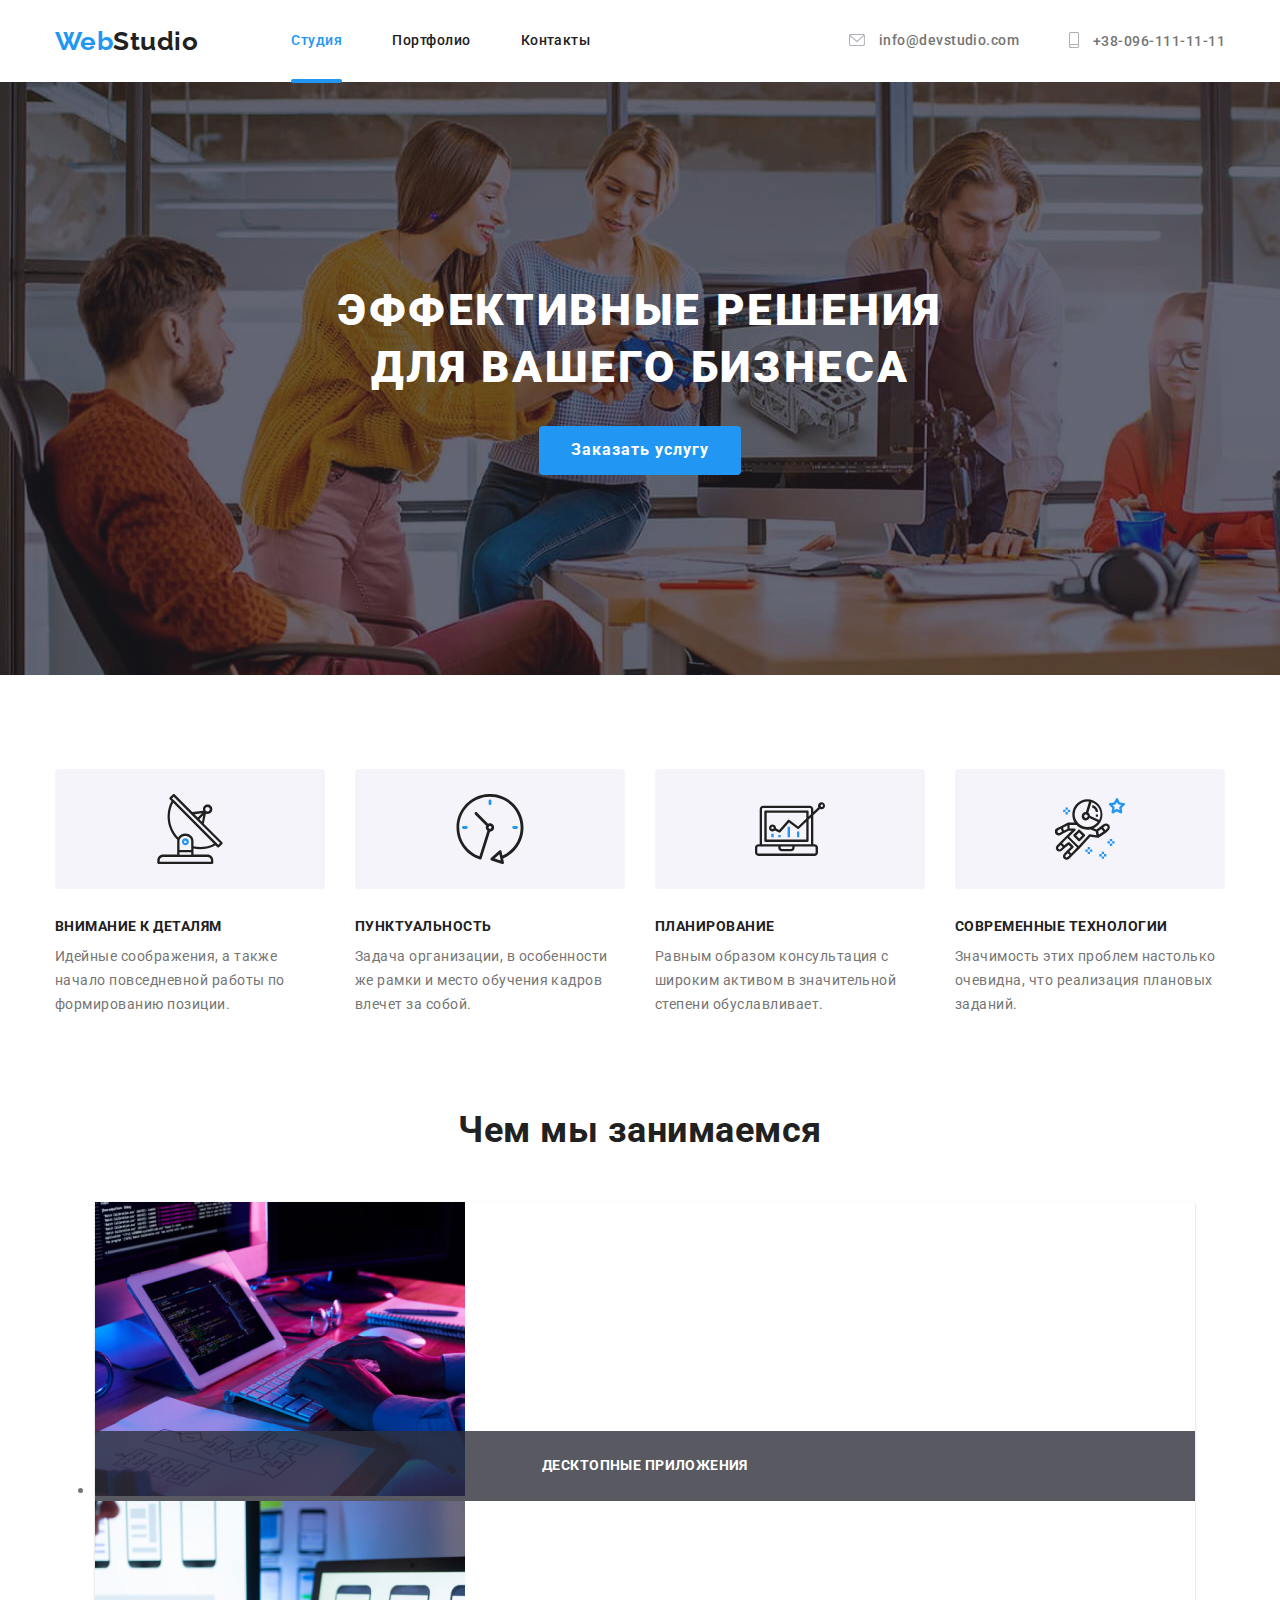
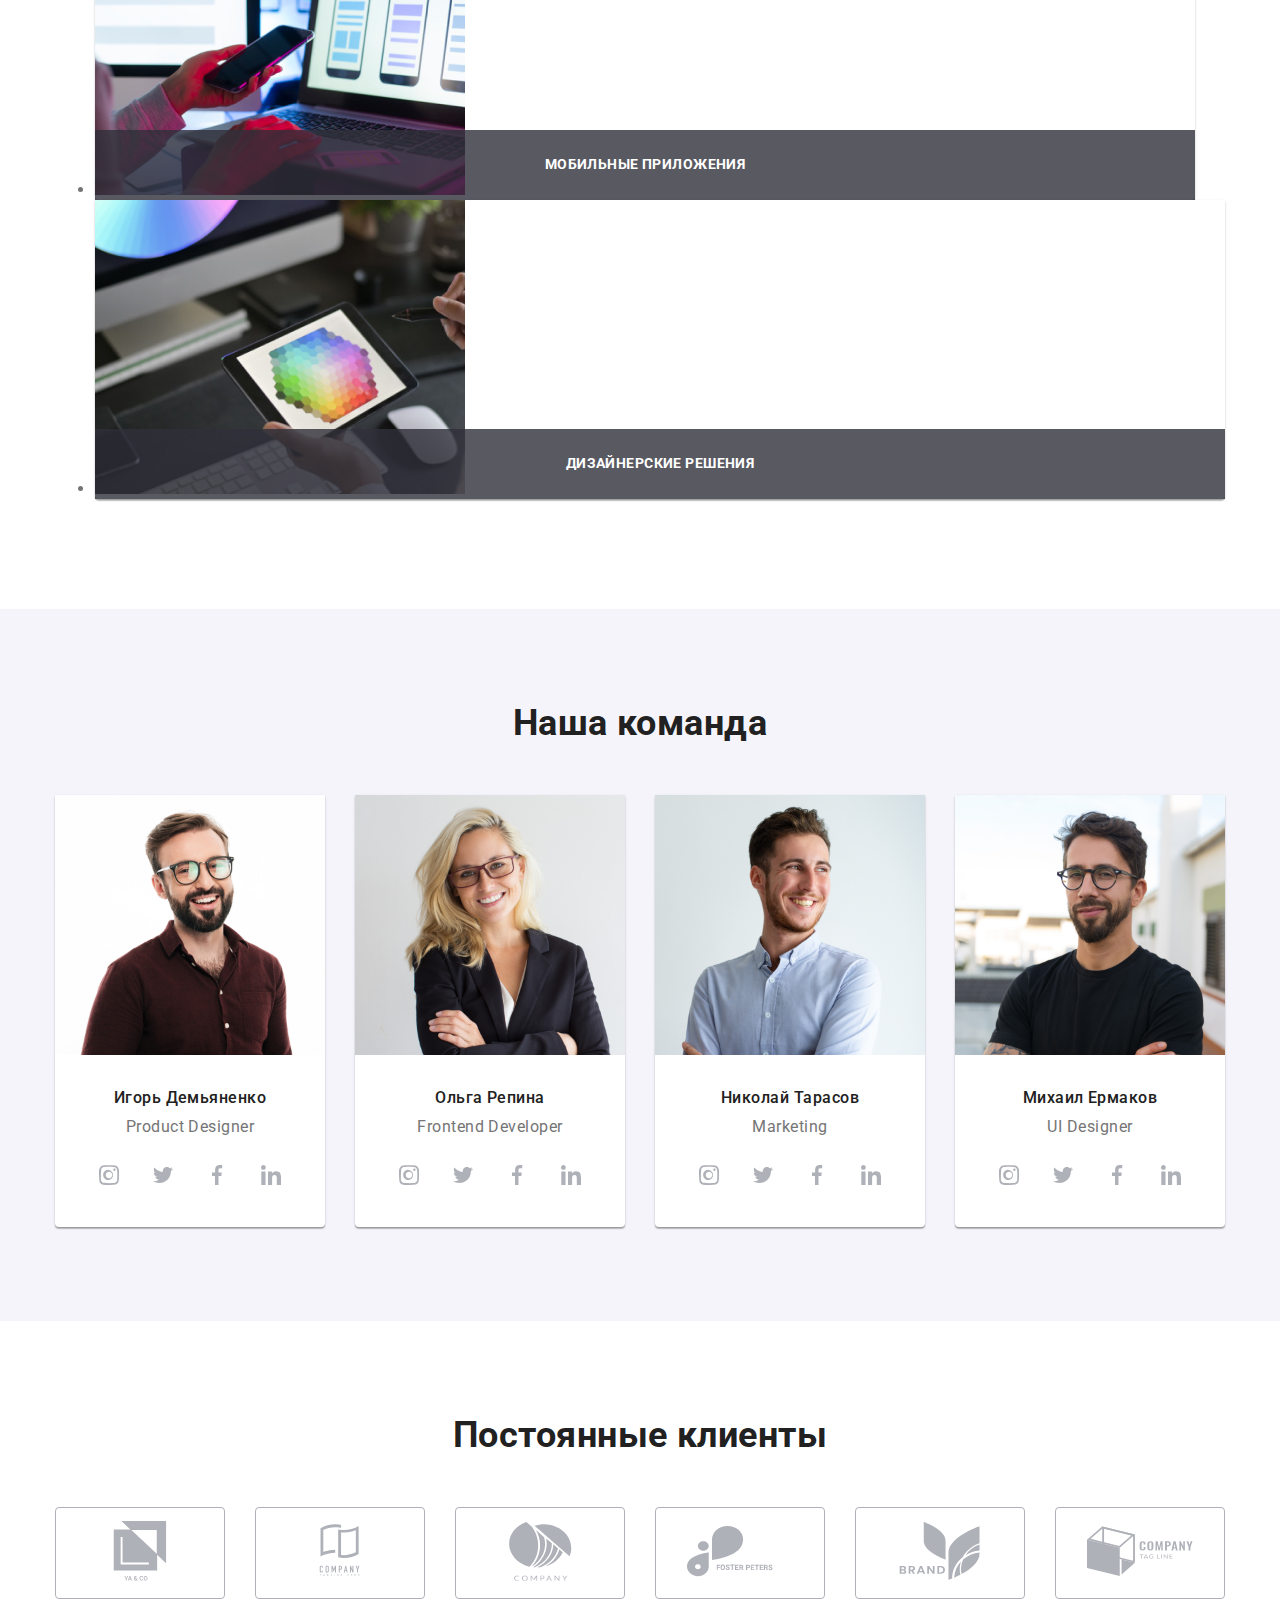
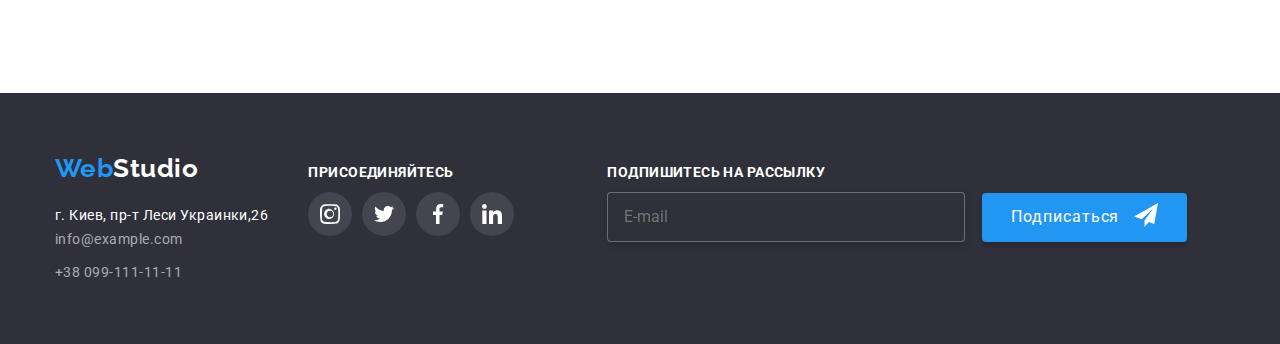
==== commit 14732c98: "commit" ====
--- a/index.html
+++ b/index.html
@@ -48,46 +48,46 @@
         <!--Секция 1-->
         <section class="hero section">
             <div><h1 class="hero-title">Эффективные решения <br />для вашего бизнеса</h1>
-            <button class="button" data-modal-open>Заказать услугу</button>
+            <button class="hero__button" data-modal-open>Заказать услугу</button>
         </div>
         <div class="backdrop is-hidden" data-modal>
         <div class="modal">
             <button class="close" data-modal-close>
-            <svg class="but-close" width="15" height="15"><use href="./images/symbol-defs.svg#icon-close">
+            <svg class="close__btn" width="15" height="15"><use href="./images/symbol-defs.svg#icon-close">
             </use></svg>
         </button>
     <form class="form" autocomplete="off" novalidate> 
-        <h2 class="names-h">Оставьте свои данные, мы вам перезвоним</h2>
-        <div class="form-form"><label for="name"> Имя</label>
+        <h2 class="form-name">Оставьте свои данные, мы вам перезвоним</h2>
+        <div class="form-title"><label for="name"> Имя</label>
             <input type="text" name="name" id="name">
-           <svg class="icon-form" width="20" height="20">
+           <svg class="form-icon" width="20" height="20">
                 <use href="./images/symbol.svg#icon-person-black"></use>
             </svg>
             </div>
-        <div class="form-form"> <label for="tel">Телефон</label>
+        <div class="form-title"> <label for="tel">Телефон</label>
             <input type="tel" name="tel" id="tel">
-            <svg class="icon-form" width="20" height="20">
+            <svg class="form-icon" width="20" height="20">
             <use href="./images/symbol.svg#icon-phone-black"></use>
         </svg>
             </div>
-        <div class="form-form"> <label for="email">Почта</label>
+        <div class="form-title"> <label for="email">Почта</label>
             <input type="email" name="email" id="email">
-            <svg class="icon-form" width="20" height="20">
+            <svg class="form-icon" width="20" height="20">
             <use href="./images/symbol.svg#icon-email-black"></use>
         </svg>
             </div>
-        <div class="form-form">  <label for="comment">Комментарий</label>
+        <div class="form-title">  <label for="comment">Комментарий</label>
             <textarea name="comment" id="comment" placeholder="Введите текст"></textarea></div>
-        <div class="form-form-checkbox">
+        <div class="form-title__checkbox">
         
             <label for="checkbox">Соглашаюсь с рассылкой и принимаю
                 <input class="checkbox" type="checkbox" id="checkbox">
-                <svg class="icon-checkbox" width="16" height="15">
+                <svg class="checkbox-icon" width="16" height="15">
                 <use href="./images/symbol.svg#icon-icon-check"></use>
             </svg>
-                <a class="checkbox-a" href="">Условия договора</a>
+                <a class="checkbox-text" href="">Условия договора</a>
                 </label></div>
-                <div><button class="button-form" type="submit">Отправить</button></div>
+                <div><button class="form__button" type="submit">Отправить</button></div>
     </form>
     </div></div>
         </section>
@@ -95,45 +95,45 @@
         <section class="section-title section">
             <div class="container">
                 <h2 class="delete">Наши преимущества</h2>
-                <ul class="site-list">
-                    <li class="li-li">
-                        <div class="box">
-                            <svg class="box-box" width="70" height="70">
+                <ul class="site">
+                    <li class="site__list">
+                        <div class="site__box">
+                            <svg class="site__image" width="70" height="70">
                                 <use href="./images/icons.svg#icon-antenna"></use>
                             </svg>
                         </div>
-                        <h3 class="site-name">Внимание к деталям</h3>
-                        <p class="site-p">Идейные соображения,
+                        <h3 class="site__name">Внимание к деталям</h3>
+                        <p class="site__about">Идейные соображения,
                             а также начало повседневной работы по формированию позиции.</p>
                     </li>
-                    <li class="li-li">
-                        <div class="box">
-                            <svg class="box-box" width="70" height="70">
+                    <li class="site__list">
+                        <div class="site__box">
+                            <svg class="site__image" width="70" height="70">
                                 <use href="./images/icons.svg#icon-clock"></use>
                             </svg>
                         </div>
-                        <h3 class="site-name">Пунктуальность</h3>
-                        <p class="site-p">Задача организации, в особенности
+                        <h3 class="site__name">Пунктуальность</h3>
+                        <p class="site__about">Задача организации, в особенности
                             же рамки и место обучения кадров влечет за собой.</p>
                     </li>
-                    <li class="li-li">
-                        <div class="box">
-                            <svg class="box-box" width="70" height="70">
+                    <li class="site__list">
+                        <div class="site__box">
+                            <svg class="site__image" width="70" height="70">
                                 <use href="./images/icons.svg#icon-diagram"></use>
                             </svg>
                         </div>
-                        <h3 class="site-name">Планирование</h3>
-                        <p class="site-p">Равным образом консультация
+                        <h3 class="site__name">Планирование</h3>
+                        <p class="site__about">Равным образом консультация
                             с широким активом в значительной степени обуславливает.</p>
                     </li>
-                    <li class="li-li">
-                        <div class="box">
-                            <svg class="box-box" width="70" height="70">
+                    <li class="site__list">
+                        <div class="site__box">
+                            <svg class="site__image" width="70" height="70">
                                 <use href="./images/icons.svg#icon-astronaut"></use>
                             </svg>
                         </div>
-                        <h3 class="site-name">Современные технологии</h3>
-                        <p class="site-p">Значимость этих проблем настолько
+                        <h3 class="site__name">Современные технологии</h3>
+                        <p class="site__about">Значимость этих проблем настолько
                             очевидна, что реализация плановых заданий.</p>
                     </li>
                 </ul>
--- a/css/styles.css
+++ b/css/styles.css
@@ -179,35 +179,35 @@
   clip: rect(0 0 0 0);
   overflow: hidden;
 }
-.site-list {
+.site {
   list-style: none;
   padding: 0;
   margin: 0;
   display: flex;
 }
-.li-li {
+.site__list {
   width: 270px;
 }
-.li-li:not(:last-child) {
+.site__list:not(:last-child) {
   margin-right: 30px;
 }
 
-.site-name {
+.site__name {
   font-weight: bold;
   font-size: 14px;
   line-height: 1.14;
   text-transform: uppercase;
   margin-bottom: 10px;
 }
-.site-p {
+.site__about {
   font-size: 14px;
   line-height: 1.7;
   margin: 0;
 }
-.site-p:not(:last-child) {
+.site__about:not(:last-child) {
   margin-right: 0;
 }
-.site-img {
+.site__image {
   list-style: none;
   padding: 0;
   margin: 0;
@@ -226,7 +226,7 @@
   margin-right: 0;
 }
 
-.box {
+.site__box {
   display: flex;
   align-items: center;
   justify-content: center;
@@ -458,7 +458,7 @@
 }
 
 /* Кнопка */
-.button {
+.hero__button {
   background-color: var(--address-color);
   color: #ffffff;
   font-weight: bold;
@@ -630,44 +630,36 @@
   box-sizing: border-box;
   transition: fill 250ms var(--o-transition-timing-function);
 }
-.but-close {
+.close__btn {
   fill: #000000;
   transition: fill 250ms var(--o-transition-timing-function);
 }
-.close:hover .but-close,
-.close:focus .but-close {
+.close:hover .close__btn,
+.close:focus .close__btn {
   fill: var(--address-color);
   cursor: pointer;
-}
-/*.but-close {
-  fill: #000000;
-  transition: fill 250ms var(--o-transition-timing-function);
-}
-.but-close:hover,
-.but-close:focus {
-  fill: var(--address-color);
 }
 /* Модальное окно */
 .form {
   margin: 40px;
 }
-.names-h {
+.form-name {
   font-weight: 700;
   font-size: 20px;
   line-height: 1, 1;
   text-align: center;
   letter-spacing: 0.03em;
 }
-.form-form {
+.form-title {
   display: flex;
   flex-direction: column;
   margin-bottom: 10px;
   position: relative;
 }
-.form-form:nth-child(5) {
+.form-title:nth-child(5) {
   margin-bottom: 0;
 }
-.form-form label {
+.form-title label {
   margin-bottom: 4px;
   color: #757575;
   font-weight: 400;
@@ -675,7 +667,7 @@
   line-height: 1, 1;
   text-align: left;
 }
-.form-form input {
+.form-title input {
   margin: 0;
   padding-left: 42px;
   width: 448px;
@@ -688,7 +680,7 @@
   transition: border-color 250ms var(--o-transition-timing-function);
 }
 
-.icon-form {
+.form-icon {
   display: flex;
   align-items: center;
   justify-items: center;
@@ -699,18 +691,18 @@
   fill: #000000;
   transition: fill 250ms var(--o-transition-timing-function);
 }
-.form-form input:hover,
-.form-form input:focus {
+.form-title input:hover,
+.form-title input:focus {
   border-color: var(--address-color);
   transition: border-color 250ms var(--o-transition-timing-function);
 }
-.form-form input:hover ~ .icon-form,
-.form-form input:focus ~ .icon-form {
+.form-title input:hover ~ .form-icon,
+.form-title input:focus ~ .form-icon {
   fill: var(--address-color);
   transition: fill 250ms var(--primery-text-color);
   outline: none;
 }
-.form-form textarea {
+.form-title textarea {
   padding-top: 12px;
   padding-left: 16px;
   padding-right: 12px;
@@ -728,31 +720,31 @@
 
   transition: border-color 250ms var(--o-transition-timing-function);
 }
-.form-form textarea:hover,
-.form-form textarea:focus {
+.form-title textarea:hover,
+.form-title textarea:focus {
   border-color: var(--address-color);
   outline: none;
 }
 
-.form-form textarea::placeholder {
+.form-title textarea::placeholder {
   color: rgba(117, 117, 117, 0.5);
 }
 
 textarea {
   resize: none;
 }
-.form-form input[type='checkbox'] {
+.form-title input[type='checkbox'] {
   width: 16px;
   height: 15px;
 }
-.form-form-checkbox {
+.form-title__checkbox {
   display: flex;
   align-items: center;
   margin-top: 20px;
   margin-bottom: 30px;
 }
 
-.form-form-checkbox label {
+.form-title__checkbox label {
   position: relative;
   margin-left: 36px;
   display: flex;
@@ -764,14 +756,14 @@
   color: #757575;
   transition: border-color 250ms var(--o-transition-timing-function);
 }
-.form-form-checkbox input {
+.form-title__checkbox input {
   appearance: none;
 }
-.checkbox-a {
+.checkbox-text {
   color: var(--address-color);
   margin-left: 4px;
 }
-.icon-checkbox {
+.checkbox-icon {
   position: absolute;
   border: 2px solid #212121;
   border-radius: 4px;
@@ -782,20 +774,20 @@
   left: -36px;
 }
 
-.checkbox:checked ~ .icon-checkbox {
+.checkbox:checked ~ .checkbox-icon {
   fill: var(--address-color);
   border-color: var(--address-color);
   background-color: var(--address-color);
   background-origin: border-box;
   background-size: contain;
 }
-.checkbox:hover ~ .icon-checkbox,
-.checkbox:focus ~ .icon-checkbox {
+.checkbox:hover ~ .checkbox-icon,
+.checkbox:focus ~ .checkbox-icon {
   border-color: var(--address-color);
   transition: border-color 250ms var(--o-transition-timing-function);
   cursor: pointer;
 }
-.button-form {
+.form__button {
   background-color: var(--address-color);
   color: #ffffff;
   font-size: 16px;
@@ -807,7 +799,7 @@
   border-radius: 4px;
   transition: background-color 250ms var(--o-transition-timing-function);
 }
-.button-form:hover {
+.form__button:hover {
   background-color: #188ce8;
   box-shadow: 0px 4px 4px rgba(0, 0, 0, 0.15);
   border-radius: 4px;
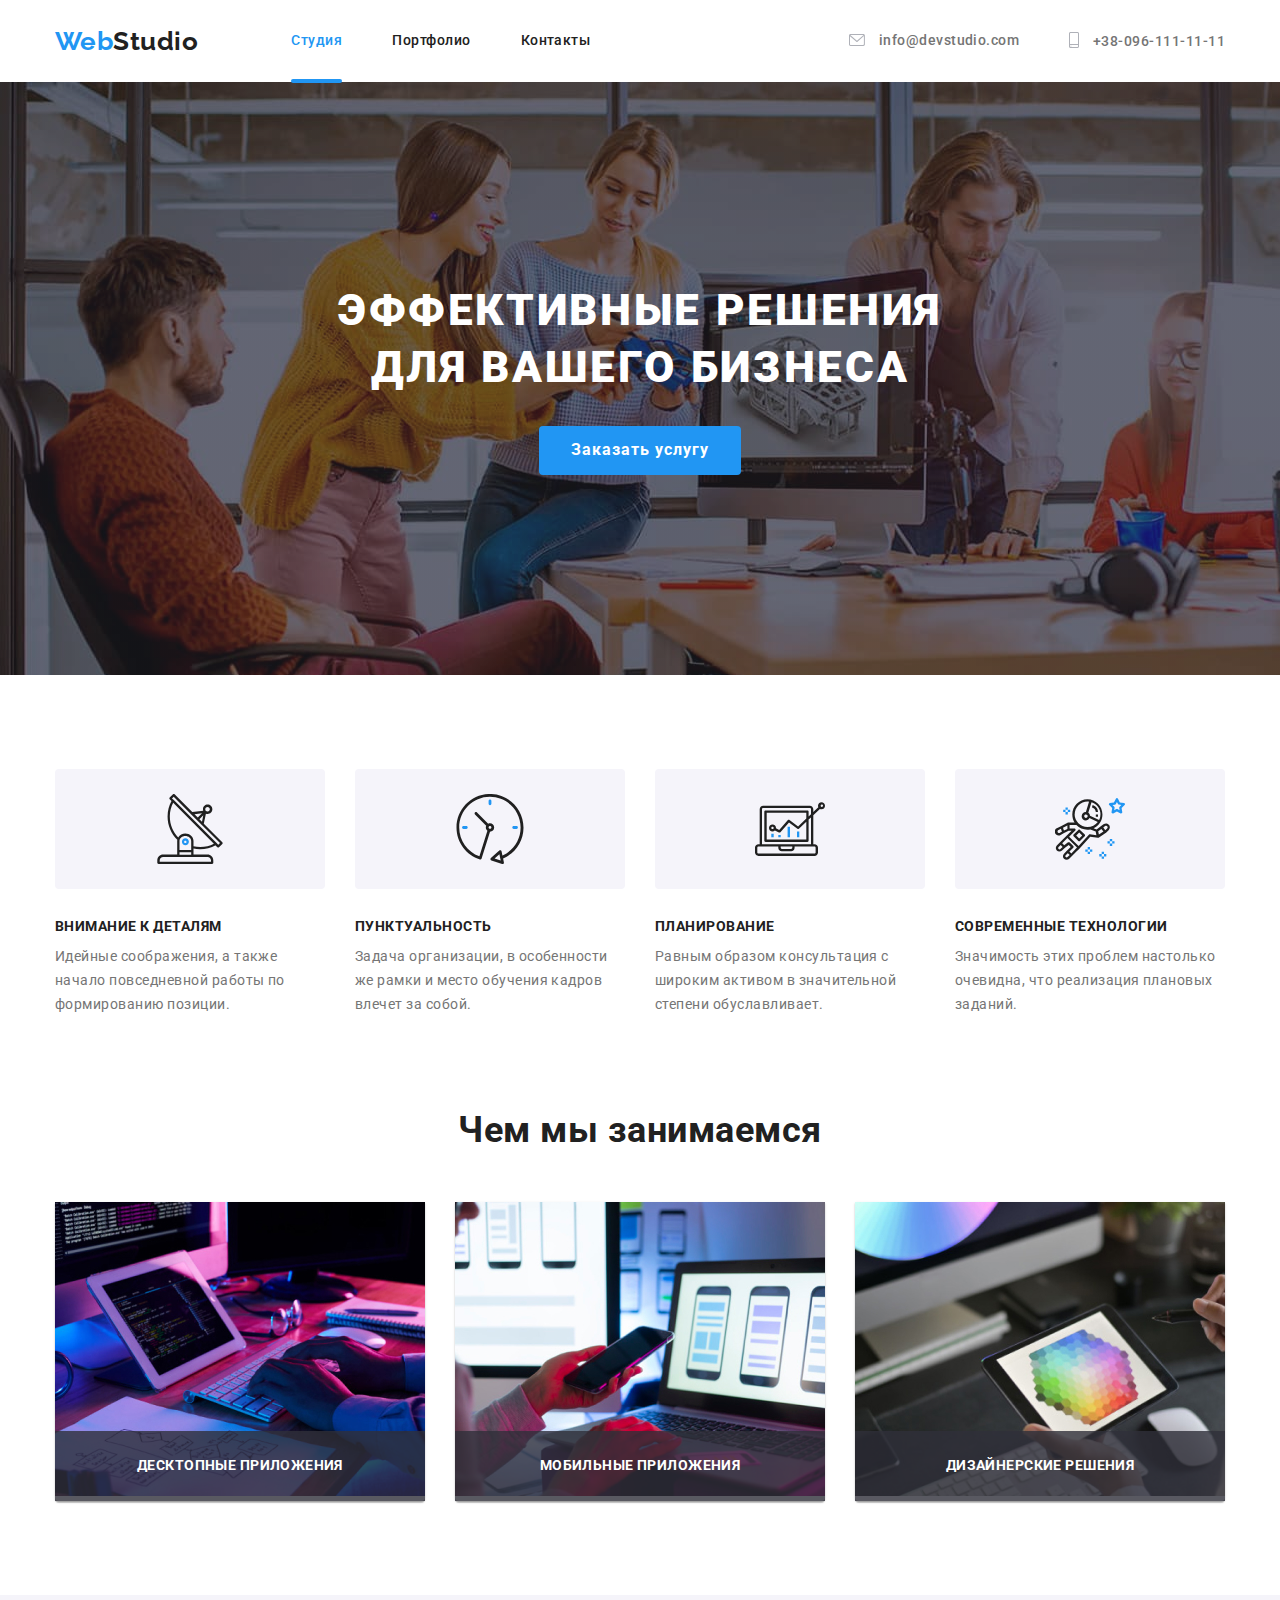
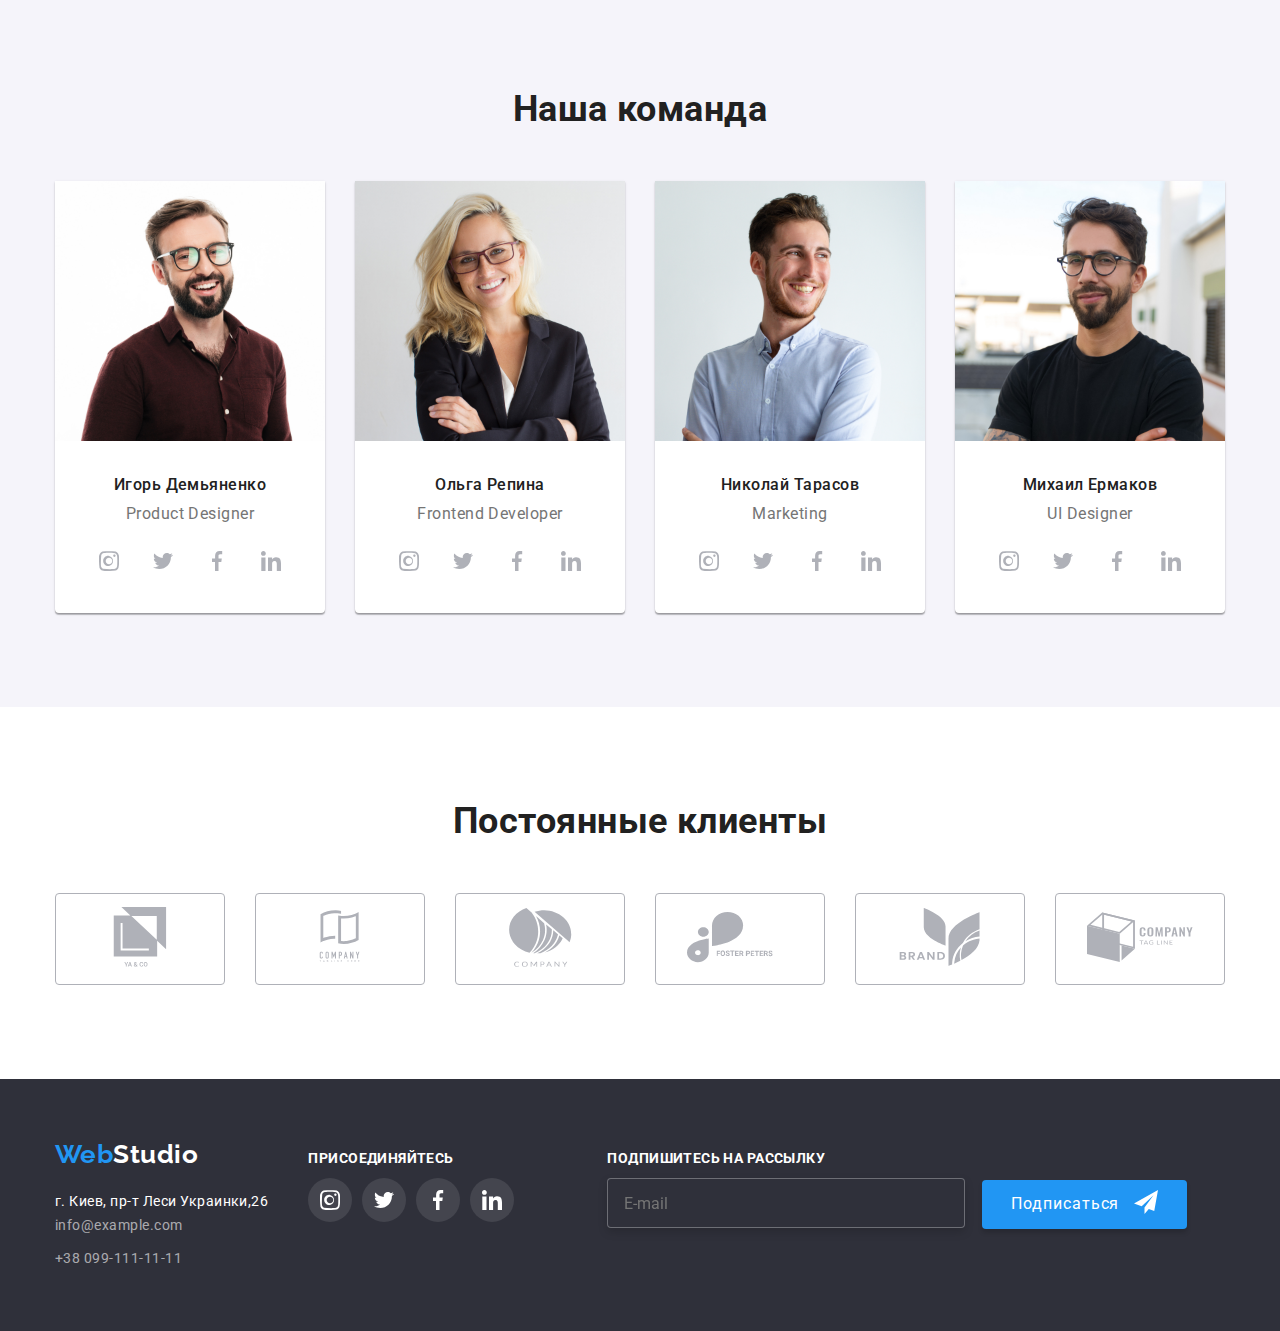
==== commit 1e12578f: "commit" ====
--- a/index.html
+++ b/index.html
@@ -142,50 +142,50 @@
         <!--Секция 3-->
         <section class="section-titles section">
             <div class="container">
-                <h2 class="site-htwo">Чем мы занимаемся</h2>
-                <ul class="site-img">
-                    <li class="img-g"><img src="./images/img—копия.jpg" alt="набор текста на планшете" width="370"
+                <h2 class="container__name">Чем мы занимаемся</h2>
+                <ul class="container__list">
+                    <li class="container__image"><img src="./images/img—копия.jpg" alt="набор текста на планшете" width="370"
                             height="294">
-                        <p class="top">Десктопные приложения</p></li>
-                    <li class="img-g"><img src="./images/img(1)—копия.jpg" alt="человек держит в руках телефон"
-                            width="370" height="294"><p class="top">Мобильные приложения</p></li>
-                    <li class="img-g"><img src="./images/img(2)—копия.jpg" alt="цветовая диаграма" width="370"
-                            height="294"><p class="top">Дизайнерские решения</p></li>
+                        <p class="container__names">Десктопные приложения</p></li>
+                    <li class="container__image"><img src="./images/img(1)—копия.jpg" alt="человек держит в руках телефон"
+                            width="370" height="294"><p class="container__names">Мобильные приложения</p></li>
+                    <li class="container__image"><img src="./images/img(2)—копия.jpg" alt="цветовая диаграма" width="370"
+                            height="294"><p class="container__names">Дизайнерские решения</p></li>
                 </ul>
             </div>
         </section>
         <!--Секция 4-->
         <section class="section-com section">
             <div class="container">
-                <h2 class="site-htwo">Наша команда</h2>
-                <ul class="site-com">
-                    <li class="img-g"><img src="./images/img(3).jpg" alt="Игорь Демьяненко" width="270" height="260">
-                        <div class="site-div">
-                            <h3 class="site-names">Игорь Демьяненко</h3>
-                            <p class="site-job">Product Designer</p>
-                            <ul class="icons-media">
-                                <li class="icon-media">
-                                    <a class="icon-media-list" href="">
-                                        <svg class="icon-bottom" width="20" height="20">
+                <h2 class="container__name">Наша команда</h2>
+                <ul class="container__site">
+                    <li class="container__image"><img src="./images/img(3).jpg" alt="Игорь Демьяненко" width="270" height="260">
+                        <div class="container__div">
+                            <h3 class="div__names">Игорь Демьяненко</h3>
+                            <p class="div__about">Product Designer</p>
+                            <ul class="div__icons">
+                                <li class="icon-media">
+                                    <a class="icon-media__list" href="">
+                                        <svg width="20" height="20">
                                             <use href="./images/icons.svg#icon-instagram"></use>
                                         </svg>
                                     </a>
                                 </li>
-                                <li class="icon-media"><a class="icon-media-list" href="">
-                                        <svg class="icon-bottom"  width="20" height="20">
+                                <li class="icon-media"><a class="icon-media__list" href="">
+                                        <svg width="20" height="20">
                                             <use href="./images/icons.svg#icon-twitter"></use>
                                         </svg>
                                     </a></li>
                                 <li class="icon-media">
-                                    <a class="icon-media-list" href="">
-                                        <svg class="icon-bottom"  width="20" height="20">
+                                    <a class="icon-media__list" href="">
+                                        <svg width="20" height="20">
                                             <use href="./images/icons.svg#icon-facebook"></use>
                                         </svg>
                                     </a>
                                 </li>
                                 <li class="icon-media">
-                                    <a class="icon-media-list" href="">
-                                        <svg class="icon-bottom"  width="20" height="20">
+                                    <a class="icon-media__list" href="">
+                                        <svg  width="20" height="20">
                                             <use href="./images/icons.svg#icon-linkedin"></use>
                                         </svg>
                                     </a>
@@ -193,33 +193,34 @@
                             </ul>
                         </div>
                     </li>
-                    <li class="img-g"><img src="./images/img(4).jpg" alt="Ольга Репина" width="270" height="260">
-                        <div class="site-div">
-                            <h3 class="site-names">Ольга Репина</h3>
-                            <p class="site-job">Frontend Developer</p>
-                            <ul class="icons-media">
-                                <li class="icon-media">
-                                    <a class="icon-media-list" href="">
-                                        <svg class="icon-bottom"  width="20" height="20">
+                    <li class="container__image"><img src="./images/img(4).jpg" alt="Ольга Репина" width="270" height="260">
+                        <div class="container__div">
+                            <h3 class="div__names">Ольга Репина</h3>
+                            <p class="div__about">Frontend Developer</p>
+                            <ul class="div__icons">
+                                <li class="icon-media">
+                                    <a class="icon-media__list" href="">
+                                        <svg width="20" height="20">
                                             <use href="./images/icons.svg#icon-instagram"></use>
                                         </svg>
                                     </a>
                                 </li>
-                                <li class="icon-media"><a class="icon-media-list" href="">
-                                    <svg class="icon-bottom"  width="20" height="20">
+                                <li class="icon-media">
+                                    <a class="icon-media__list" href="">
+                                    <svg width="20" height="20">
                                         <use href="./images/icons.svg#icon-twitter"></use>
                                     </svg>
                                 </a></li>
                                 <li class="icon-media">
-                                    <a class="icon-media-list" href="">
-                                        <svg class="icon-bottom"  width="20" height="20">
+                                    <a class="icon-media__list" href="">
+                                        <svg  width="20" height="20">
                                             <use href="./images/icons.svg#icon-facebook"></use>
                                         </svg>
                                     </a>
                                 </li>
                                 <li class="icon-media">
-                                    <a class="icon-media-list" href="">
-                                        <svg class="icon-bottom"  width="20" height="20">
+                                    <a class="icon-media__list" href="">
+                                        <svg width="20" height="20">
                                             <use href="./images/icons.svg#icon-linkedin"></use>
                                         </svg>
                                     </a>
@@ -227,33 +228,33 @@
                             </ul>
                         </div>
                     </li>
-                    <li class="img-g"><img src="./images/img(5).jpg" alt="Николай Тарасов" width="270" height="260">
-                        <div class="site-div">
-                            <h3 class="site-names">Николай Тарасов</h3>
-                            <p class="site-job">Marketing</p>
-                            <ul class="icons-media">
-                                <li class="icon-media">
-                                    <a class="icon-media-list" href="">
-                                        <svg class="icon-bottom"  width="20" height="20">
+                    <li class="container__image"><img src="./images/img(5).jpg" alt="Николай Тарасов" width="270" height="260">
+                        <div class="container__div">
+                            <h3 class="div__names">Николай Тарасов</h3>
+                            <p class="div__about">Marketing</p>
+                            <ul class="div__icons">
+                                <li class="icon-media">
+                                    <a class="icon-media__list" href="">
+                                        <svg width="20" height="20">
                                             <use href="./images/icons.svg#icon-instagram"></use>
                                         </svg>
                                     </a>
                                 </li>
-                                <li class="icon-media"><a class="icon-media-list" href="">
-                                        <svg class="icon-bottom"  width="20" height="20">
+                                <li class="icon-media"><a class="icon-media__list" href="">
+                                        <svg width="20" height="20">
                                             <use href="./images/icons.svg#icon-twitter"></use>
                                         </svg>
                                     </a></li>
                                 <li class="icon-media">
-                                    <a class="icon-media-list" href="">
-                                        <svg class="icon-bottom"  width="20" height="20">
+                                    <a class="icon-media__list" href="">
+                                        <svg width="20" height="20">
                                             <use href="./images/icons.svg#icon-facebook"></use>
                                         </svg>
                                     </a>
                                 </li>
                                 <li class="icon-media">
-                                    <a class="icon-media-list" href="">
-                                        <svg class="icon-bottom"  width="20" height="20">
+                                    <a class="icon-media__list" href="">
+                                        <svg width="20" height="20">
                                             <use href="./images/icons.svg#icon-linkedin"></use>
                                         </svg>
                                     </a>
@@ -261,34 +262,34 @@
                             </ul>
                         </div>
                     </li>
-                    <li class="img-g"><img src="./images/img(6).jpg" alt="Михаил Ермаков" width="270" height="260">
-                        <div class="site-div">
-                            <h3 class="site-names">Михаил Ермаков</h3>
-                            <p class="site-job">UI Designer</p>
-                            <ul class="icons-media">
-                                <li class="icon-media">
-                                    <a class="icon-media-list" href="">
-                                        <svg class="icon-bottom"  width="20" height="20">
+                    <li class="container__image"><img src="./images/img(6).jpg" alt="Михаил Ермаков" width="270" height="260">
+                        <div class="container__div">
+                            <h3 class="div__names">Михаил Ермаков</h3>
+                            <p class="div__about">UI Designer</p>
+                            <ul class="div__icons">
+                                <li class="icon-media">
+                                    <a class="icon-media__list" href="">
+                                        <svg width="20" height="20">
                                             <use href="./images/icons.svg#icon-instagram"></use>
                                         </svg>
                                     </a>
                                 </li>
                                 <li class="icon-media">
-                                    <a class="icon-media-list" href="">
-                                        <svg class="icon-bottom"  width="20" height="20">
+                                    <a class="icon-media__list" href="">
+                                        <svg  width="20" height="20">
                                             <use href="./images/icons.svg#icon-twitter"></use>
                                         </svg>
                                     </a></li>
                                 <li class="icon-media">
-                                    <a class="icon-media-list" href="">
-                                        <svg class="icon-bottom"  width="20" height="20">
+                                    <a class="icon-media__list" href="">
+                                        <svg width="20" height="20">
                                             <use href="./images/icons.svg#icon-facebook"></use>
                                         </svg>
                                     </a>
                                 </li>
                                 <li class="icon-media">
-                                    <a class="icon-media-list" href="">
-                                        <svg class="icon-bottom"  width="20" height="20">
+                                    <a class="icon-media__list" href="">
+                                        <svg width="20" height="20">
                                             <use href="./images/icons.svg#icon-linkedin"></use>
                                         </svg>
                                     </a>
@@ -302,46 +303,47 @@
   <!--Секция 5--> 
   <section class="section">
       <div class="container">
-          <h2 class="site-htwo">Постоянные клиенты</h2>
-          <ul class="site-clients">
-            <li class="icons-medias"><a class="icons-medias-li" href="">
-                <div>
-                <svg class="boxs-boxs" width="106" height="60">
+          <h2 class="container__name">Постоянные клиенты</h2>
+          <ul class="container__emblem">
+            <li class="emblem-list">
+                <a class="emblem-list__li" href="">
+                <div>
+                <svg width="106" height="60">
                     <use href="./images/icons.svg#icon-Union"></use>
                 </svg>
                 </div>
             </a></li>
-            <li class="icons-medias"><a class="icons-medias-li" href="">
-                <div>
-                <svg class="boxs-boxs" width="106" height="60">
+            <li class="emblem-list"><a class="emblem-list__li" href="">
+                <div>
+                <svg width="106" height="60">
                     <use href="./images/icons.svg#icon-Logo"></use>
                 </svg>
                 </div>
             </a></li>
-            <li class="icons-medias"><a class="icons-medias-li" href="">
-                <div>
-                <svg class="boxs-boxs" width="106" height="60">
+            <li class="emblem-list" ><a class="emblem-list__li" href="">
+                <div>
+                <svg  width="106" height="60">
                     <use href="./images/icons.svg#icon-group1"></use>
                 </svg>
                 </div>
             </a></li>
-            <li class="icons-medias"><a class="icons-medias-li" href="">
-                <div>
-                <svg class="boxs-boxs" width="106" height="60">
+            <li class="emblem-list"><a class="emblem-list__li" href="">
+                <div>
+                <svg  width="106" height="60">
                     <use href="./images/icons.svg#icon-group2"></use>
                 </svg>
                 </div>
             </a></li>
-            <li class="icons-medias"><a class="icons-medias-li" href="">
-                <div>
-                <svg class="boxs-boxs" width="106" height="60">
+            <li class="emblem-list"><a class="emblem-list__li" href="">
+                <div>
+                <svg  width="106" height="60">
                     <use href="./images/icons.svg#icon-group"></use>
                 </svg>
                 </div>
             </a></li>
-            <li class="icons-medias"><a class="icons-medias-li" href="">
-                <div>
-                <svg class="boxs-boxs" width="106" height="60">
+            <li class="emblem-list"><a class="emblem-list__li" href="">
+                <div>
+                <svg  width="106" height="60">
                     <use href="./images/icons.svg#icon-Object"></use>
                 </svg>
                 </div>
@@ -351,32 +353,36 @@
   </section>
 </main>
     <!--Footer-->
-    <footer class="footer-site">
-        <div class="container fotterss">
+    <footer class="footer">
+        <div class="container footer__site">
             <div style="margin-right: 40px;"><a class="logo-two" href="/index.html">Web<span class="studio-two">Studio</span></a>
             <address>
                 <p class="address">г. Киев, пр-т Леси Украинки,26</p>
-                <ul class="site-address list">
+                <ul class="address__site list">
                     <li class="mail-tell"><a href="mailto:info@example.com" class="link">info@example.com</a></li>
                     <li class="mail-tell"><a href="tel:+380991111111" class="link">+38 099-111-11-11</a></li>
                 </ul>
             </address></div>
 <div style="margin-right: 93px;" >
     <h2 class="follow">ПРИСОЕДИНЯЙТЕСЬ</h2>
-    <ul class="follow-list">
-        <li class="icon-medias"><a class="follow-li" href=""><svg width="20" height="20">
+    <ul class="follow__list">
+        <li class="follow__nav">
+            <a class="follow__icon" href=""><svg width="20" height="20">
                     <use href="./images/icons.svg#icon-instagram">
                     </use>
                 </svg></a></li>
-        <li class="icon-medias"><a class="follow-li" href=""><svg width="20" height="20">
+        <li class="follow__nav">
+            <a class="follow__icon" href=""><svg width="20" height="20">
                     <use href="./images/icons.svg#icon-twitter">
                     </use>
                 </svg></a></li>
-        <li class="icon-medias"><a class="follow-li" href=""><svg width="20" height="20">
+        <li class="follow__nav">
+            <a class="follow__icon" href=""><svg width="20" height="20">
                     <use href="./images/icons.svg#icon-facebook">
                     </use>
                 </svg></a></li>
-        <li class="icon-medias"><a class="follow-li" href=""><svg width="20" height="20">
+        <li class="follow__nav">
+            <a class="follow__icon" href=""><svg width="20" height="20">
                     <use href="./images/icons.svg#icon-linkedin">
                     </use>
                 </svg></a></li>
@@ -385,10 +391,10 @@
 <div>
     <h2 class="follow">ПОДПИШИТЕСЬ НА РАССЫЛКУ</h2>
     <form  autocomplete="on" novalidate>
-        <label class="footer-subs"><input class="input" type="email" name="email" placeholder="E-mail"/>
+        <label class="follow__label"><input class="input" type="email" name="email" placeholder="E-mail"/>
         </label>
-        <button class="button-tw" type="submit">Подписаться
-            <svg class="subs" width="24" height="24">
+        <button class="follow__button" type="submit">Подписаться
+            <svg class="button-icon" width="24" height="24">
                 <use href="./images/symbol.svg#icon-teleg"></use>
             </svg></button>
     </form>
--- a/css/styles.css
+++ b/css/styles.css
@@ -207,13 +207,13 @@
 .site__about:not(:last-child) {
   margin-right: 0;
 }
-.site__image {
+.container__list {
   list-style: none;
   padding: 0;
   margin: 0;
   display: flex;
 }
-.img-g {
+.container__image {
   margin-right: 30px;
   background-color: #ffffff;
   box-shadow: 0px 1px 3px rgba(0, 0, 0, 0.12), 0px 1px 1px rgba(0, 0, 0, 0.14),
@@ -222,7 +222,7 @@
 
   position: relative;
 }
-.img-g:last-child {
+.container__image:last-child {
   margin-right: 0;
 }
 
@@ -238,7 +238,7 @@
   border-radius: 4px;
 }
 
-.top {
+.container__names {
   font-weight: 700;
   font-size: 14px;
   line-height: 1.14;
@@ -262,27 +262,27 @@
 .section-com {
   background-color: #f5f4fa;
 }
-.site-names {
+.div__names {
   font-weight: 500;
   font-size: 16px;
   line-height: 1.18;
   text-align: center;
   margin-bottom: 10px;
 }
-.site-com {
+.container__site {
   list-style: none;
   padding: 0;
   margin: 0;
   display: flex;
 }
-.site-job {
+.div__about {
   font-size: 16px;
   line-height: 1.18;
   text-align: center;
   margin-top: 10px;
   margin-bottom: 16px;
 }
-.site-htwo {
+.container__name {
   font-weight: bold;
   font-size: 36px;
   line-height: 1.16;
@@ -290,11 +290,11 @@
   margin-top: 0;
   margin-bottom: 50px;
 }
-.site-div {
+.container__div {
   padding-top: 30px;
   padding-bottom: 30px;
 }
-.icons-media {
+.div__icons {
   display: flex;
   justify-content: center;
   padding-left: 0;
@@ -310,7 +310,7 @@
 .icon-media:not(:last-child) {
   margin-right: 10px;
 }
-.icon-media-list {
+.icon-media__list {
   display: flex;
   justify-content: center;
   align-items: center;
@@ -322,25 +322,25 @@
   transition: background-color 250ms var(--o-transition-timing-function),
     fill 250ms var(--o-transition-timing-function);
 }
-.icon-media-list:hover,
-.icon-media-list:focus {
+.icon-media__list:hover,
+.icon-media__list:focus {
   background-color: var(--address-color);
   fill: var(--icon-colors);
 }
 /*Секция 5*/
-.site-clients {
+.container__emblem {
   list-style: none;
   padding: 0;
   margin: 0;
   display: flex;
 }
-.icons-medias {
+.emblem-list {
   margin-right: 0;
 }
-.icons-medias:not(:last-child) {
+.emblem-list:not(:last-child) {
   margin-right: 30px;
 }
-.icons-medias-li {
+.emblem-list__li {
   width: 170px;
   height: 92px;
 
@@ -356,14 +356,14 @@
   transition: border 250ms var(--o-transition-timing-function),
     fill 250ms var(--o-transition-timing-function);
 }
-.icons-medias-li:hover,
-.icons-medias-li:focus {
+.emblem-list__li:hover,
+.emblem-list__li:focus {
   border: 1px solid #2196f3;
   fill: var(--address-color);
 }
 
 /* Footer*/
-.fotterss {
+.footer__site {
   display: flex;
   align-items: baseline;
 }
@@ -378,7 +378,7 @@
   margin-bottom: 20px;
   display: block;
 }
-.footer-site {
+.footer {
   background-color: #2f303a;
 
   padding-top: 60px;
@@ -395,7 +395,7 @@
   font-style: normal;
   margin: 0;
 }
-.site-address .link {
+.address__site .link {
   color: rgba(255, 255, 255, 0.6);
   text-decoration: none;
   font-size: 14px;
@@ -408,8 +408,8 @@
 .site-nav:not(:first-child) {
   margin-bottom: 0;
 }
-.site-address .link:hover,
-.site-address .link:focus {
+.address__site .link:hover,
+.address__site .link:focus {
   color: var(--address-color);
 }
 .mail-tell:not(:last-child) {
@@ -424,23 +424,23 @@
   letter-spacing: 0.03em;
 }
 
-.follow-list {
+.follow__list {
   display: flex;
   padding-left: 0;
   list-style: none;
   margin: 0;
 }
-.icon-medias {
+.follow__nav {
   width: 44px;
   height: 44px;
   border-radius: 50%;
   margin-right: 0x;
   padding: 0;
 }
-.icon-medias:not(:last-child) {
+.follow__nav:not(:last-child) {
   margin-right: 10px;
 }
-.follow-li {
+.follow__icon {
   display: flex;
   width: 100%;
   height: 100%;
@@ -452,8 +452,8 @@
   transition: background-color 250ms var(--o-transition-timing-function);
 }
 
-.follow-li:hover,
-.follow-li:focus {
+.follow__icon:hover,
+.follow__icon:focus {
   background: var(--address-color);
 }
 
@@ -806,7 +806,7 @@
 }
 /* Footer подпишись */
 
-.footer-subs input {
+.follow__label input {
   width: 358px;
   height: 50px;
   border: 1px solid rgba(255, 255, 255, 0.3);
@@ -818,7 +818,7 @@
   padding-left: 16px;
   outline: transparent;
 }
-.button-tw {
+.follow__button {
   background-color: var(--address-color);
   color: #ffffff;
   box-shadow: 0px 4px 4px rgba(0, 0, 0, 0.15);
@@ -830,7 +830,7 @@
   text-align: center;
   margin-left: 12px;
 }
-.subs {
+.button-icon {
   margin-left: 10px;
   margin-bottom: -5px;
 }
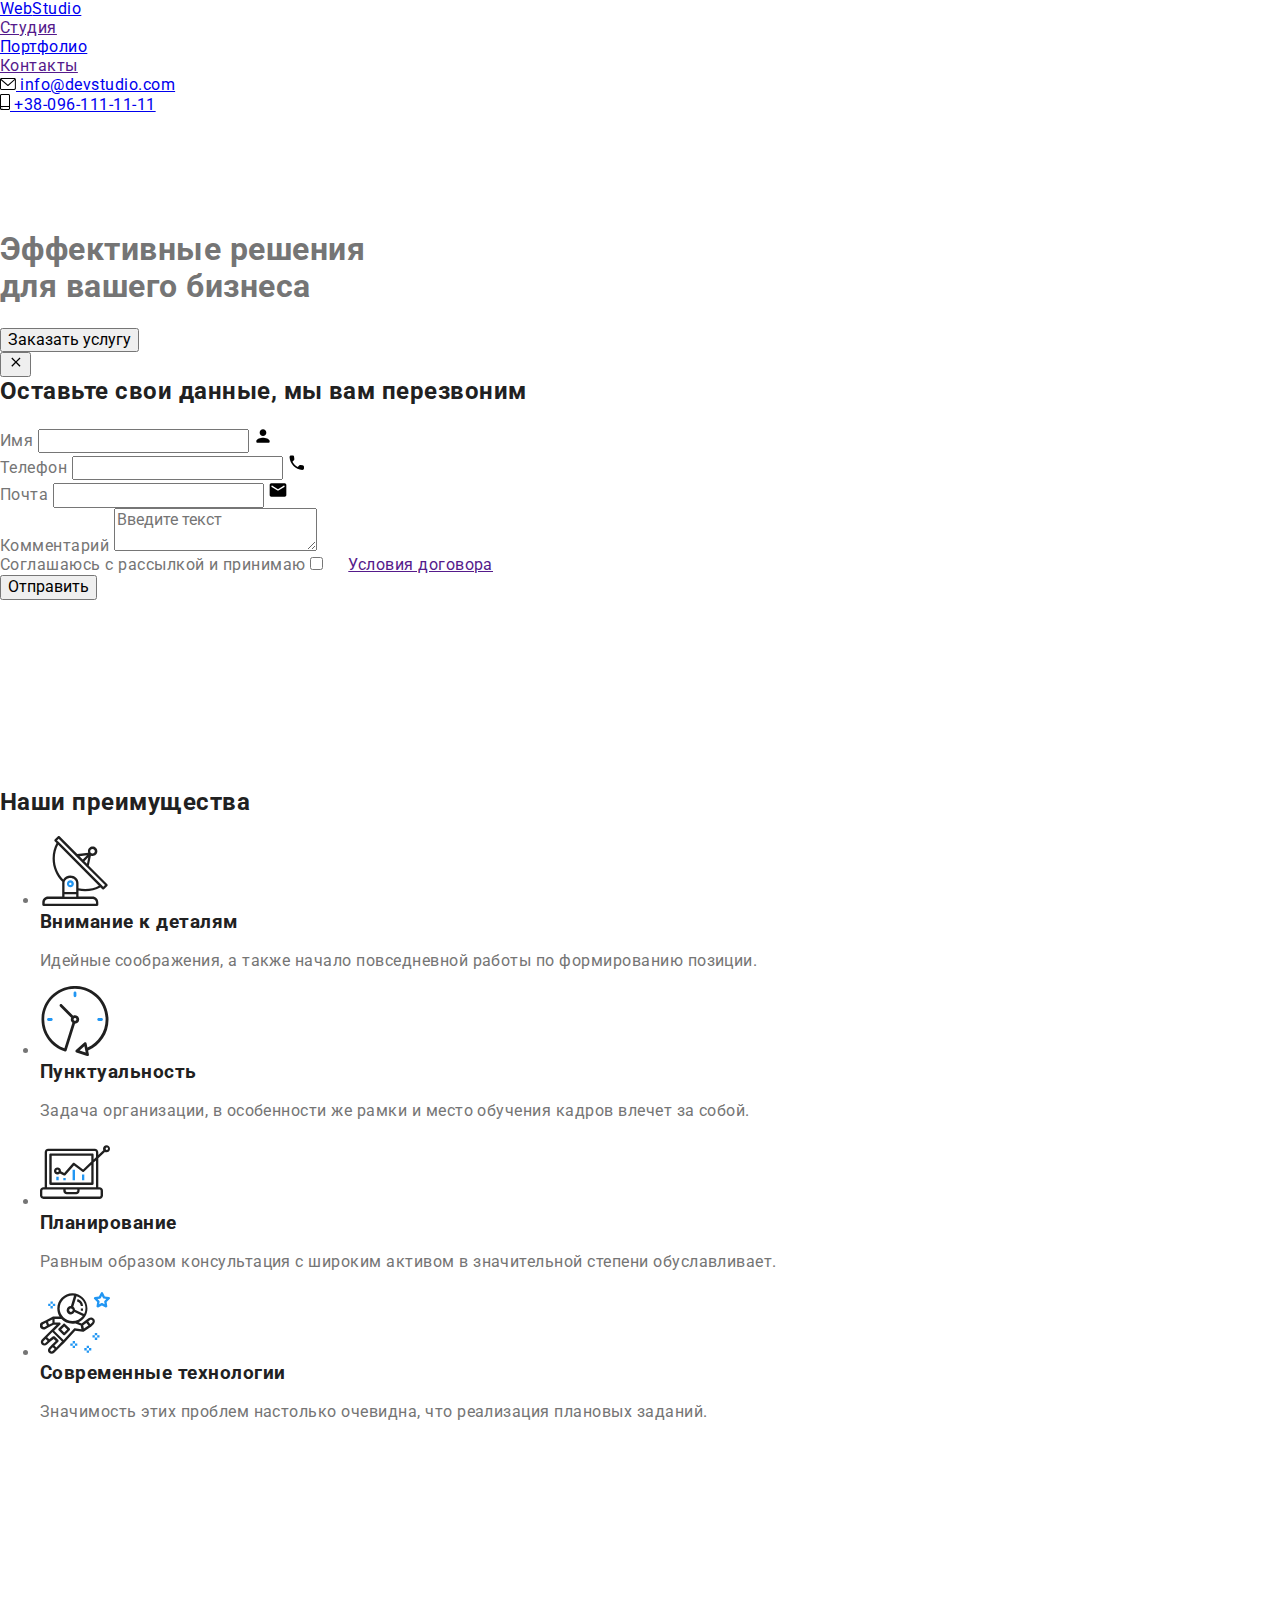
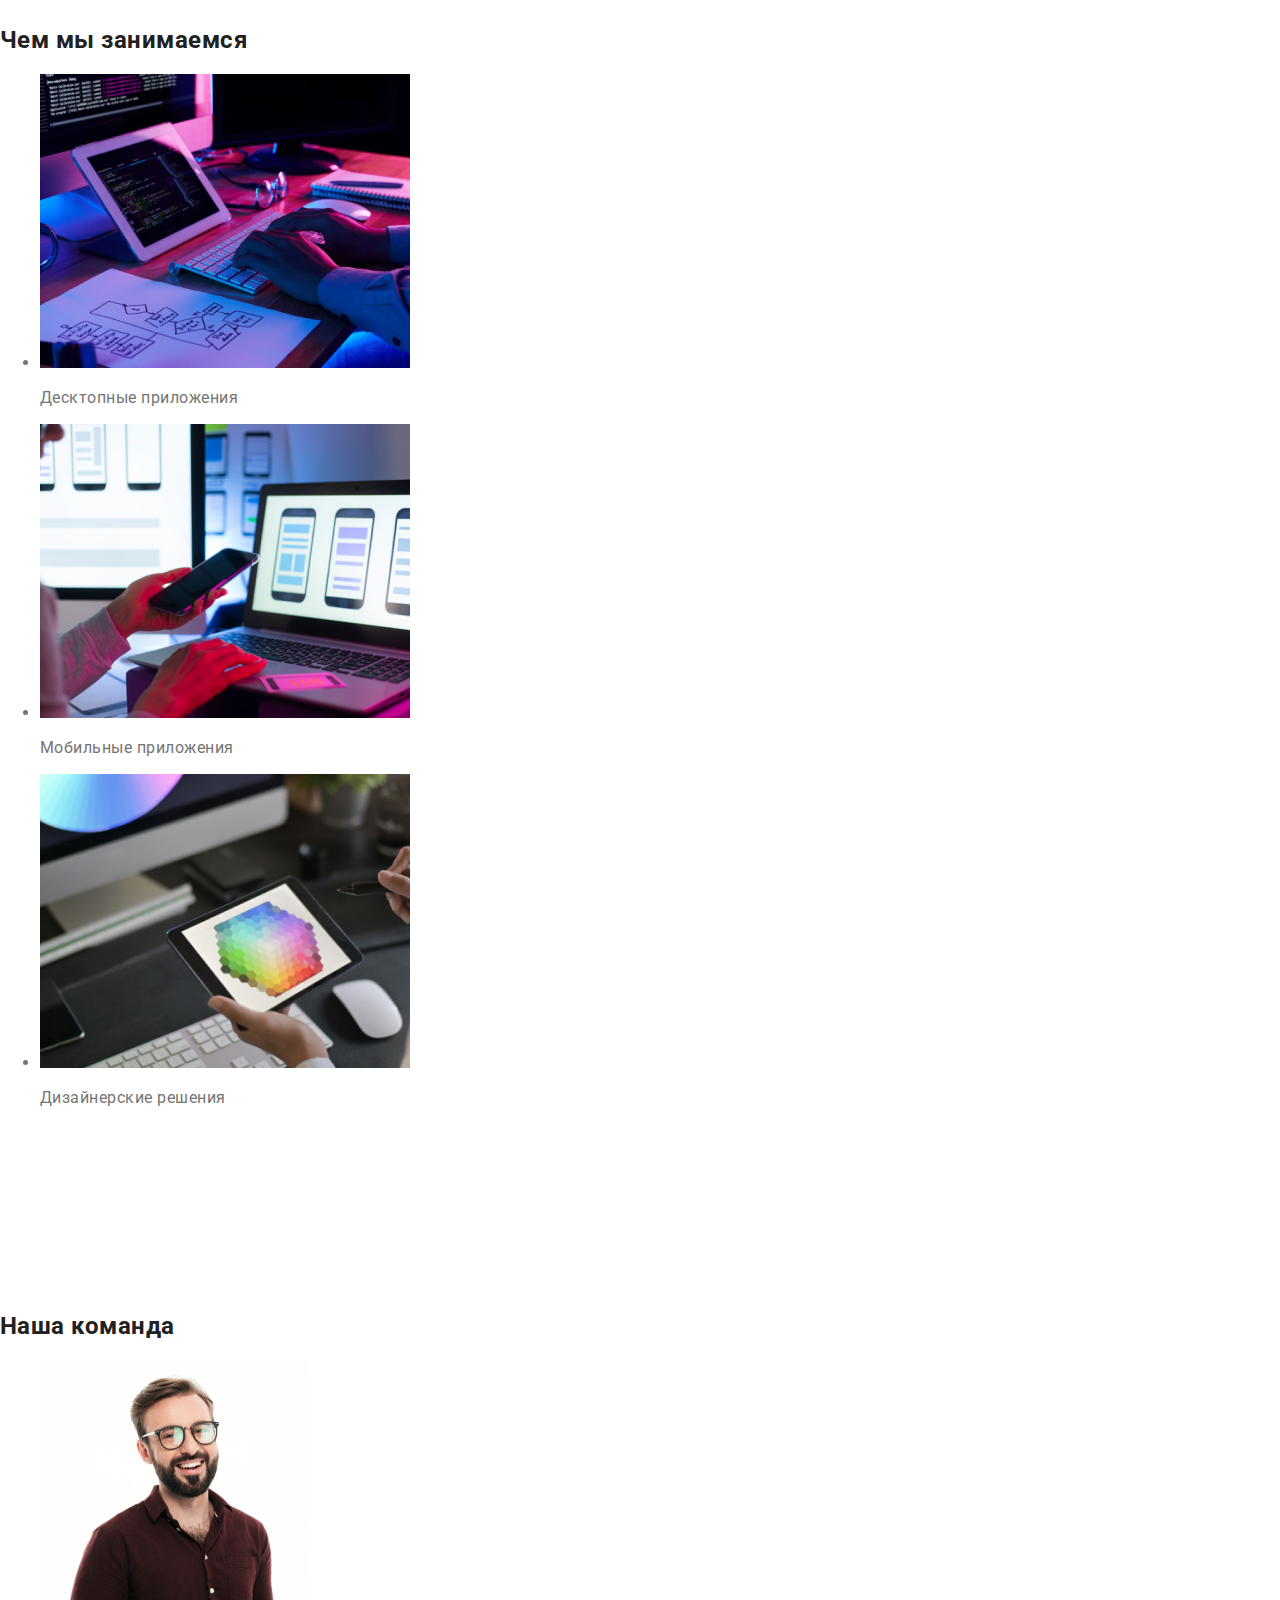
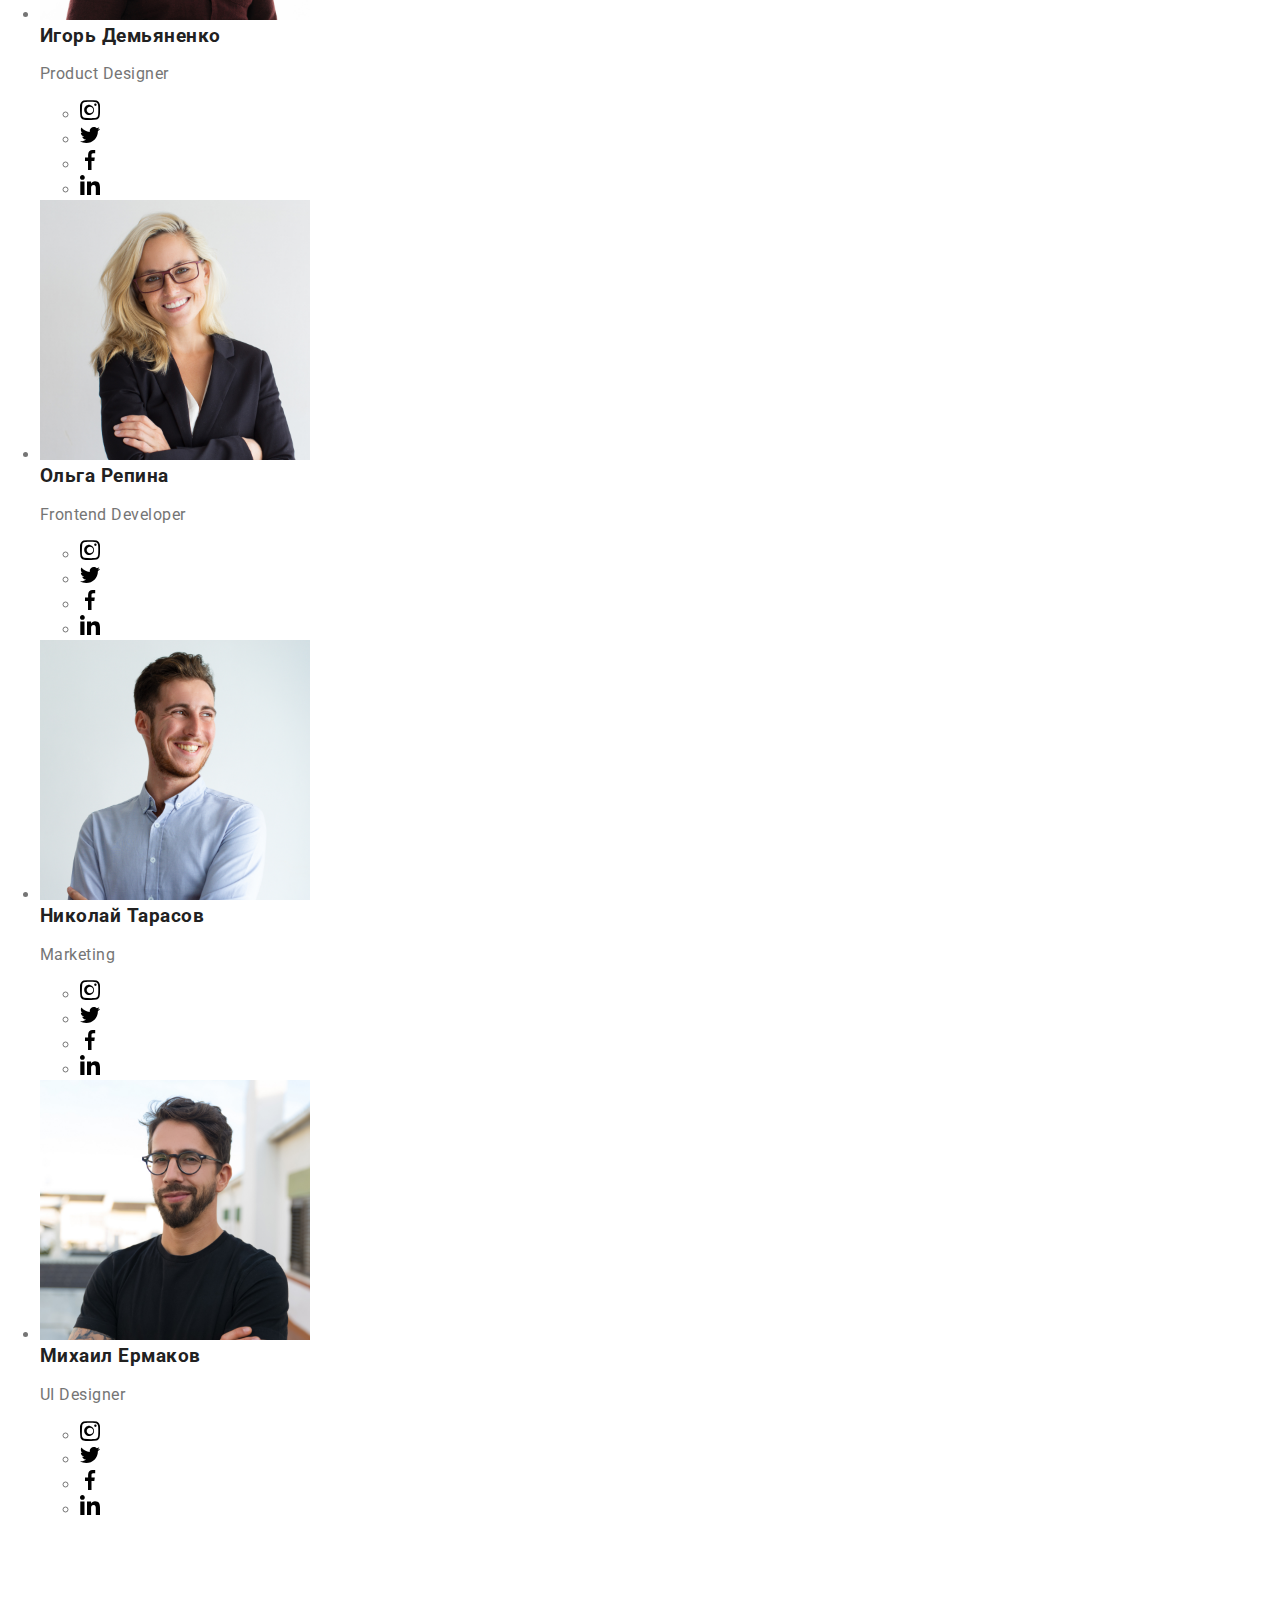
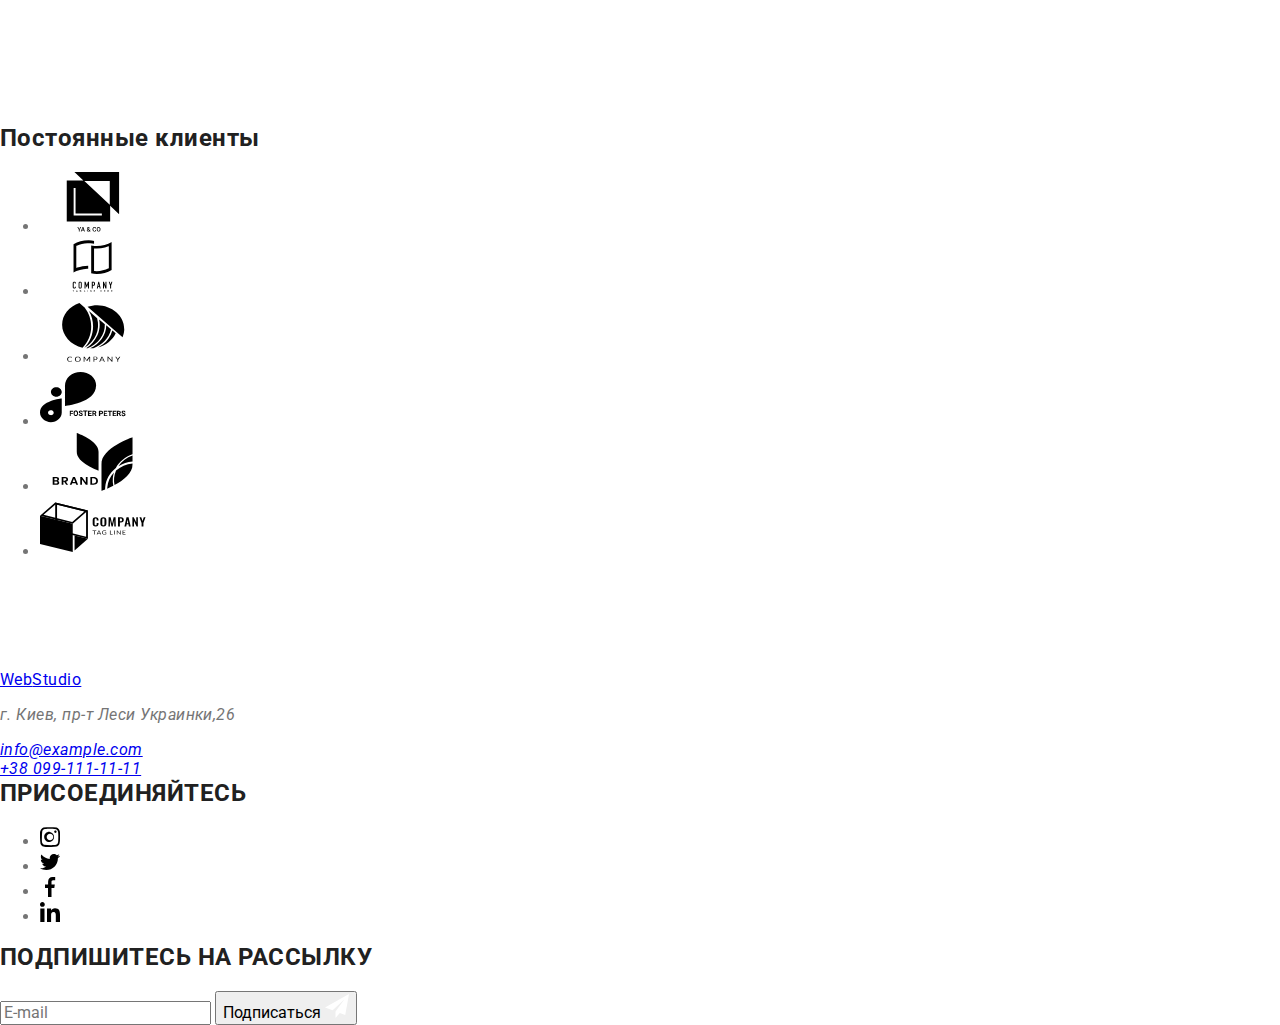
==== commit 83d7ab4b: "commit" ====
--- a/index.html
+++ b/index.html
@@ -14,6 +14,7 @@
     <link rel="stylesheet"
         href="https://cdnjs.cloudflare.com/ajax/libs/modern-normalize/1.1.0/modern-normalize.min.css" />
     <link rel="stylesheet" href="./css/styles.css" />
+    <link rel="stylesheet" href="./css/main.min.css" />
 </head>
 
 <body>
--- a/css/styles.css
+++ b/css/styles.css
@@ -1,836 +1 @@
-:root {
-  --primery-text-color: #757575;
-  --title-text-color: #212121;
-  --address-color: #2196f3;
-  --icon-color: #757575;
-  --icon-colors: #ffffff;
-  --insta-color: #afb1b8;
-  --o-transition-timing-function: cubic-bezier(0.4, 0, 0.2, 1);
-}
-body {
-  color: var(--primery-text-color);
-  background-color: #ffffff;
-  font-family: Roboto, sans-serif;
-  letter-spacing: 0.03em;
-  font-size: 16px;
-  line-height: 1.18;
-}
-h2,
-h3 {
-  color: var(--title-text-color);
-  margin-top: 0;
-}
-.section {
-  padding-top: 94px;
-  padding-bottom: 94px;
-}
-.list {
-  list-style: none;
-  padding: 0;
-  margin: 0;
-}
-.container {
-  margin-left: auto;
-  margin-right: auto;
-  width: 1200px;
-  padding-left: 15px;
-  padding-right: 15px;
-}
-.logo {
-  color: var(--address-color);
 
-  font-family: Raleway, cursive;
-  font-weight: bold;
-  font-size: 26px;
-  line-height: 1.19;
-  text-decoration: none;
-  margin-right: 93px;
-}
-span.studio {
-  color: var(--title-text-color);
-}
-/*Переходы на страницы*/
-.header {
-  display: flex;
-  justify-content: space-between;
-  align-items: center;
-}
-.header-top {
-  display: flex;
-  align-items: center;
-  border-bottom: 1px solid #ececec;
-}
-.site-nav {
-  display: flex;
-}
-.site-nav .item {
-  outline: 1px solid transparent;
-}
-.site-nav .item + .item {
-  margin-left: 50px;
-}
-.site-nav .link {
-  color: var(--title-text-color);
-
-  font-style: normal;
-  font-weight: 500;
-  font-size: 14px;
-  line-height: 1.14;
-  text-decoration: none;
-
-  display: block;
-  padding-top: 32px;
-  padding-bottom: 32px;
-
-  transition: color 250ms var(--o-transition-timing-function);
-}
-.site-nav .link:hover,
-.site-nav .link:focus {
-  color: var(--address-color);
-}
-.site-nav .link.current {
-  color: var(--address-color);
-}
-.auth-nav {
-  display: flex;
-  outline: 1px solid transparent;
-  margin-left: auto;
-}
-.auth-nav .item + .item {
-  margin-left: 50px;
-}
-.auth-nav .link {
-  color: var(--primery-text-color);
-  fill: #afb1b8;
-  font-weight: 500;
-  font-size: 14px;
-  line-height: 1.14;
-  text-decoration: none;
-
-  display: block;
-  padding-top: 32px;
-  padding-bottom: 32px;
-
-  transition: color 250ms var(--o-transition-timing-function),
-    fill 250ms var(--o-transition-timing-function);
-}
-.auth-nav .link:hover,
-.auth-nav .link:focus {
-  color: var(--address-color);
-  fill: var(--address-color);
-}
-.icon-mail {
-  margin-right: 10px;
-  margin-bottom: -1px;
-}
-.icon-tell {
-  margin-right: 10px;
-  margin-bottom: -2px;
-}
-.link.current {
-  position: relative;
-  color: var(--address-color);
-}
-.link.current::after {
-  content: '';
-  position: absolute;
-
-  left: 0;
-  bottom: -2px;
-  width: 100%;
-  height: 4px;
-  background: var(--address-color);
-  border-radius: 2px;
-}
-/* Секция 1  */
-.hero {
-  background-color: #2f303a;
-  transform: perspective(normal);
-  text-align: center;
-  padding-top: 200px;
-  padding-bottom: 200px;
-  background-image: linear-gradient(to right, rgba(47, 48, 58, 0.4), rgba(47, 48, 58, 0.4)),
-    url(../images/Img-1.2—копия.jpg);
-}
-.hero-title {
-  color: #ffffff;
-  font-weight: 900;
-  font-size: 44px;
-  line-height: 1.3;
-  text-transform: uppercase;
-  letter-spacing: 0.06em;
-  margin-top: 0;
-  margin-bottom: 30px;
-}
-/* Секция 2,3 */
-.section-title {
-  padding-bottom: 0;
-}
-.delete {
-  position: absolute;
-  width: 1px;
-  height: 1px;
-  margin: -1px;
-  border: 0;
-  padding: 0;
-
-  white-space: nowrap;
-  clip-path: inset(100%);
-  clip: rect(0 0 0 0);
-  overflow: hidden;
-}
-.site {
-  list-style: none;
-  padding: 0;
-  margin: 0;
-  display: flex;
-}
-.site__list {
-  width: 270px;
-}
-.site__list:not(:last-child) {
-  margin-right: 30px;
-}
-
-.site__name {
-  font-weight: bold;
-  font-size: 14px;
-  line-height: 1.14;
-  text-transform: uppercase;
-  margin-bottom: 10px;
-}
-.site__about {
-  font-size: 14px;
-  line-height: 1.7;
-  margin: 0;
-}
-.site__about:not(:last-child) {
-  margin-right: 0;
-}
-.container__list {
-  list-style: none;
-  padding: 0;
-  margin: 0;
-  display: flex;
-}
-.container__image {
-  margin-right: 30px;
-  background-color: #ffffff;
-  box-shadow: 0px 1px 3px rgba(0, 0, 0, 0.12), 0px 1px 1px rgba(0, 0, 0, 0.14),
-    0px 2px 1px rgba(0, 0, 0, 0.2);
-  border-radius: 0px 0px 4px 4px;
-
-  position: relative;
-}
-.container__image:last-child {
-  margin-right: 0;
-}
-
-.site__box {
-  display: flex;
-  align-items: center;
-  justify-content: center;
-  min-width: 270px;
-  min-height: 120px;
-  margin-top: 0px;
-  margin-bottom: 30px;
-  background: #f5f4fa;
-  border-radius: 4px;
-}
-
-.container__names {
-  font-weight: 700;
-  font-size: 14px;
-  line-height: 1.14;
-  letter-spacing: 0.03em;
-  text-transform: uppercase;
-  text-align: center;
-
-  margin: 0;
-  padding-top: 27px;
-  padding-bottom: 27px;
-
-  background: rgba(47, 48, 58, 0.8);
-  color: #ffffff;
-
-  position: absolute;
-  bottom: 0;
-  width: 100%;
-  height: 70px;
-}
-/* Секция 4  */
-.section-com {
-  background-color: #f5f4fa;
-}
-.div__names {
-  font-weight: 500;
-  font-size: 16px;
-  line-height: 1.18;
-  text-align: center;
-  margin-bottom: 10px;
-}
-.container__site {
-  list-style: none;
-  padding: 0;
-  margin: 0;
-  display: flex;
-}
-.div__about {
-  font-size: 16px;
-  line-height: 1.18;
-  text-align: center;
-  margin-top: 10px;
-  margin-bottom: 16px;
-}
-.container__name {
-  font-weight: bold;
-  font-size: 36px;
-  line-height: 1.16;
-  text-align: center;
-  margin-top: 0;
-  margin-bottom: 50px;
-}
-.container__div {
-  padding-top: 30px;
-  padding-bottom: 30px;
-}
-.div__icons {
-  display: flex;
-  justify-content: center;
-  padding-left: 0;
-  list-style: none;
-}
-
-.icon-media {
-  width: 44px;
-  height: 44px;
-  margin-right: 0px;
-  border-radius: 50%;
-}
-.icon-media:not(:last-child) {
-  margin-right: 10px;
-}
-.icon-media__list {
-  display: flex;
-  justify-content: center;
-  align-items: center;
-  width: 100%;
-  height: 100%;
-  border-radius: 50%;
-  fill: #afb1b8;
-
-  transition: background-color 250ms var(--o-transition-timing-function),
-    fill 250ms var(--o-transition-timing-function);
-}
-.icon-media__list:hover,
-.icon-media__list:focus {
-  background-color: var(--address-color);
-  fill: var(--icon-colors);
-}
-/*Секция 5*/
-.container__emblem {
-  list-style: none;
-  padding: 0;
-  margin: 0;
-  display: flex;
-}
-.emblem-list {
-  margin-right: 0;
-}
-.emblem-list:not(:last-child) {
-  margin-right: 30px;
-}
-.emblem-list__li {
-  width: 170px;
-  height: 92px;
-
-  border: 1px solid #afb1b8;
-  box-sizing: border-box;
-  border-radius: 4px;
-
-  display: flex;
-  align-items: center;
-  justify-content: center;
-  fill: #afb1b8;
-
-  transition: border 250ms var(--o-transition-timing-function),
-    fill 250ms var(--o-transition-timing-function);
-}
-.emblem-list__li:hover,
-.emblem-list__li:focus {
-  border: 1px solid #2196f3;
-  fill: var(--address-color);
-}
-
-/* Footer*/
-.footer__site {
-  display: flex;
-  align-items: baseline;
-}
-.logo-two {
-  color: var(--address-color);
-
-  font-family: Raleway, cursive;
-  font-weight: bold;
-  font-size: 26px;
-  line-height: 1.19;
-  text-decoration: none;
-  margin-bottom: 20px;
-  display: block;
-}
-.footer {
-  background-color: #2f303a;
-
-  padding-top: 60px;
-  padding-bottom: 60px;
-}
-span.studio-two {
-  color: #ffffff;
-}
-.address {
-  color: #ffffff;
-  text-decoration: none;
-  font-size: 14px;
-  line-height: 1.7;
-  font-style: normal;
-  margin: 0;
-}
-.address__site .link {
-  color: rgba(255, 255, 255, 0.6);
-  text-decoration: none;
-  font-size: 14px;
-  line-height: 1.7;
-  font-style: normal;
-  margin-bottom: 60px;
-
-  transition: color 250ms var(--o-transition-timing-function);
-}
-.site-nav:not(:first-child) {
-  margin-bottom: 0;
-}
-.address__site .link:hover,
-.address__site .link:focus {
-  color: var(--address-color);
-}
-.mail-tell:not(:last-child) {
-  margin-bottom: 9px;
-}
-.follow {
-  color: #ffffff;
-  font-style: normal;
-  font-weight: 700;
-  font-size: 14px;
-  line-height: 1.1;
-  letter-spacing: 0.03em;
-}
-
-.follow__list {
-  display: flex;
-  padding-left: 0;
-  list-style: none;
-  margin: 0;
-}
-.follow__nav {
-  width: 44px;
-  height: 44px;
-  border-radius: 50%;
-  margin-right: 0x;
-  padding: 0;
-}
-.follow__nav:not(:last-child) {
-  margin-right: 10px;
-}
-.follow__icon {
-  display: flex;
-  width: 100%;
-  height: 100%;
-  justify-content: center;
-  align-items: center;
-  background: rgba(255, 255, 255, 0.1);
-  border-radius: 50%;
-  fill: var(--icon-colors);
-  transition: background-color 250ms var(--o-transition-timing-function);
-}
-
-.follow__icon:hover,
-.follow__icon:focus {
-  background: var(--address-color);
-}
-
-/* Кнопка */
-.hero__button {
-  background-color: var(--address-color);
-  color: #ffffff;
-  font-weight: bold;
-  font-size: 16px;
-  line-height: 1.8;
-  letter-spacing: 0.06em;
-  padding: 10px 32px;
-  border: none;
-  border-radius: 4px;
-}
-/* Потрфолио кнопки  */
-.button.secondary {
-  color: var(--title-text-color);
-  background-color: #f5f4fa;
-  cursor: pointer;
-  font-weight: 500;
-  font-size: 16px;
-  line-height: 1.6;
-  border-radius: 4px;
-  border: none;
-  padding: 6px 22px;
-
-  transition: color 250ms var(--o-transition-timing-function),
-    background-color 250ms var(--o-transition-timing-function),
-    box-shadow 250ms var(--o-transition-timing-function);
-}
-.buttons:nth-child(-n + 4) {
-  margin-right: 8px;
-}
-.button.secondary:not(:first-child) {
-  margin-right: 0;
-}
-.button.secondary:hover,
-.button.secondary:focus {
-  color: #ffffff;
-  background-color: var(--address-color);
-  box-shadow: 0px 3px 1px rgba(0, 0, 0, 0.1), 0px 1px 2px rgba(0, 0, 0, 0.08),
-    0px 2px 2px rgba(0, 0, 0, 0.12);
-}
-/* Портфолио*/
-.ports-lists {
-  text-decoration: none;
-  color: #757575;
-
-  transition: box-shadow 250ms var(--o-transition-timing-function);
-}
-.ports-lists:hover,
-.ports-lists:focus {
-  box-shadow: 0px 1px 1px rgba(0, 0, 0, 0.12), 0px 4px 4px rgba(0, 0, 0, 0.06),
-    1px 4px 6px rgba(0, 0, 0, 0.16);
-  display: block;
-}
-
-.port-name {
-  font-weight: bold;
-  font-size: 18px;
-  line-height: 2;
-  letter-spacing: 0.06em;
-  margin-bottom: 4px;
-}
-
-.port-p {
-  margin: 0;
-}
-
-.decor {
-  display: flex;
-  justify-content: center;
-  margin-bottom: 50px;
-}
-.decor-port {
-  display: flex;
-  flex-wrap: wrap;
-  margin-top: 0;
-}
-.port-div {
-  padding: 24px 20px;
-  border-right: 1px solid #eeeeee;
-  border-left: 1px solid #eeeeee;
-  border-bottom: 1px solid #eeeeee;
-}
-.port {
-  width: 370px;
-  margin-right: 30px;
-  margin-bottom: 30px;
-}
-
-.port:nth-child(3n) {
-  margin-right: 0;
-}
-.port:nth-last-child(-n + 3) {
-  margin-bottom: 0;
-}
-/* Анимация */
-.coca-cola {
-  position: relative;
-  overflow: hidden;
-}
-
-.portfolios {
-  position: absolute;
-  top: 0;
-  left: 0;
-  background: rgba(33, 150, 243, 0.9);
-  width: 100%;
-  height: 100%;
-  margin: 0;
-  color: #ffffff;
-  font-size: 18px;
-  line-height: 1.56;
-  letter-spacing: 0.03em;
-  padding: 63px 24px;
-  transform: translateY(100%);
-  transition: transform 250ms var(--o-transition-timing-function);
-}
-.ports-lists:hover .portfolios,
-.ports-lists:focus .portfolios {
-  transform: translateY(0);
-}
-/*  Модальное окно */
-.backdrop {
-  position: fixed;
-  top: 0;
-  left: 0;
-  width: 100%;
-  height: 100%;
-  background-color: rgba(0, 0, 0, 0.2);
-  z-index: 10;
-
-  opacity: 1;
-  visibility: visible;
-  pointer-events: initial;
-
-  transition: opacity 250ms var(--o-transition-timing-function),
-    visibility 250ms var(--o-transition-timing-function);
-}
-.backdrop.is-hidden {
-  opacity: 0;
-  pointer-events: none;
-  visibility: visible;
-}
-.modal {
-  position: absolute;
-  height: 581px;
-  width: 528px;
-  top: 50%;
-  left: 50%;
-  transform: translate(-50%, -50%);
-  background-color: #ffffff;
-
-  box-shadow: 0px 1px 3px rgba(0, 0, 0, 0.12), 0px 1px 1px rgba(0, 0, 0, 0.14),
-    0px 2px 1px rgba(0, 0, 0, 0.2);
-  border-radius: 4px;
-  transition: transform 250ms var(--o-transition-timing-function);
-}
-
-.close {
-  display: flex;
-  align-items: center;
-  position: fixed;
-  width: 30px;
-  height: 30px;
-  top: 8px;
-  right: 8px;
-
-  background-color: #ffffff;
-  border-radius: 50%;
-  border: 1px solid rgba(0, 0, 0, 0.1);
-  box-sizing: border-box;
-  transition: fill 250ms var(--o-transition-timing-function);
-}
-.close__btn {
-  fill: #000000;
-  transition: fill 250ms var(--o-transition-timing-function);
-}
-.close:hover .close__btn,
-.close:focus .close__btn {
-  fill: var(--address-color);
-  cursor: pointer;
-}
-/* Модальное окно */
-.form {
-  margin: 40px;
-}
-.form-name {
-  font-weight: 700;
-  font-size: 20px;
-  line-height: 1, 1;
-  text-align: center;
-  letter-spacing: 0.03em;
-}
-.form-title {
-  display: flex;
-  flex-direction: column;
-  margin-bottom: 10px;
-  position: relative;
-}
-.form-title:nth-child(5) {
-  margin-bottom: 0;
-}
-.form-title label {
-  margin-bottom: 4px;
-  color: #757575;
-  font-weight: 400;
-  font-size: 12px;
-  line-height: 1, 1;
-  text-align: left;
-}
-.form-title input {
-  margin: 0;
-  padding-left: 42px;
-  width: 448px;
-  height: 40px;
-  border: 1px solid rgba(33, 33, 33, 0.2);
-  box-sizing: border-box;
-  border-radius: 4px;
-  cursor: pointer;
-  outline: transparent;
-  transition: border-color 250ms var(--o-transition-timing-function);
-}
-
-.form-icon {
-  display: flex;
-  align-items: center;
-  justify-items: center;
-  padding-top: 3px;
-  position: absolute;
-  left: 12px;
-  bottom: 11px;
-  fill: #000000;
-  transition: fill 250ms var(--o-transition-timing-function);
-}
-.form-title input:hover,
-.form-title input:focus {
-  border-color: var(--address-color);
-  transition: border-color 250ms var(--o-transition-timing-function);
-}
-.form-title input:hover ~ .form-icon,
-.form-title input:focus ~ .form-icon {
-  fill: var(--address-color);
-  transition: fill 250ms var(--primery-text-color);
-  outline: none;
-}
-.form-title textarea {
-  padding-top: 12px;
-  padding-left: 16px;
-  padding-right: 12px;
-  padding-bottom: 16px;
-
-  width: 448px;
-  height: 120px;
-  border: 1px solid rgba(33, 33, 33, 0.2);
-  box-sizing: border-box;
-  border-radius: 4px;
-  font-weight: 400;
-  font-size: 12px;
-  line-height: 1, 1;
-  letter-spacing: 0.01em;
-
-  transition: border-color 250ms var(--o-transition-timing-function);
-}
-.form-title textarea:hover,
-.form-title textarea:focus {
-  border-color: var(--address-color);
-  outline: none;
-}
-
-.form-title textarea::placeholder {
-  color: rgba(117, 117, 117, 0.5);
-}
-
-textarea {
-  resize: none;
-}
-.form-title input[type='checkbox'] {
-  width: 16px;
-  height: 15px;
-}
-.form-title__checkbox {
-  display: flex;
-  align-items: center;
-  margin-top: 20px;
-  margin-bottom: 30px;
-}
-
-.form-title__checkbox label {
-  position: relative;
-  margin-left: 36px;
-  display: flex;
-  align-items: center;
-  font-weight: 400;
-  font-size: 14px;
-  line-height: 1.7;
-  letter-spacing: 0.03em;
-  color: #757575;
-  transition: border-color 250ms var(--o-transition-timing-function);
-}
-.form-title__checkbox input {
-  appearance: none;
-}
-.checkbox-text {
-  color: var(--address-color);
-  margin-left: 4px;
-}
-.checkbox-icon {
-  position: absolute;
-  border: 2px solid #212121;
-  border-radius: 4px;
-  fill: var(--title-text-color);
-  margin-left: 12px;
-  width: 16px;
-  height: 15px;
-  left: -36px;
-}
-
-.checkbox:checked ~ .checkbox-icon {
-  fill: var(--address-color);
-  border-color: var(--address-color);
-  background-color: var(--address-color);
-  background-origin: border-box;
-  background-size: contain;
-}
-.checkbox:hover ~ .checkbox-icon,
-.checkbox:focus ~ .checkbox-icon {
-  border-color: var(--address-color);
-  transition: border-color 250ms var(--o-transition-timing-function);
-  cursor: pointer;
-}
-.form__button {
-  background-color: var(--address-color);
-  color: #ffffff;
-  font-size: 16px;
-  line-height: 1.8;
-  letter-spacing: 0.06em;
-  padding: 10px 55px;
-  border: none;
-  box-shadow: 0px 4px 4px rgba(0, 0, 0, 0.15);
-  border-radius: 4px;
-  transition: background-color 250ms var(--o-transition-timing-function);
-}
-.form__button:hover {
-  background-color: #188ce8;
-  box-shadow: 0px 4px 4px rgba(0, 0, 0, 0.15);
-  border-radius: 4px;
-}
-/* Footer подпишись */
-
-.follow__label input {
-  width: 358px;
-  height: 50px;
-  border: 1px solid rgba(255, 255, 255, 0.3);
-  box-sizing: border-box;
-  filter: drop-shadow(0px 4px 4px rgba(0, 0, 0, 0.15));
-  border-radius: 4px;
-  background: #2f303a;
-  color: var(--primary-text-color);
-  padding-left: 16px;
-  outline: transparent;
-}
-.follow__button {
-  background-color: var(--address-color);
-  color: #ffffff;
-  box-shadow: 0px 4px 4px rgba(0, 0, 0, 0.15);
-  line-height: 1.8;
-  letter-spacing: 0.06em;
-  padding: 10px 29px 10px 29px;
-  border: none;
-  border-radius: 4px;
-  text-align: center;
-  margin-left: 12px;
-}
-.button-icon {
-  margin-left: 10px;
-  margin-bottom: -5px;
-}
--- a/css/main.min.css
+++ b/css/main.min.css
@@ -0,0 +1,2 @@
+:root{--primery-text-color: #757575;--title-text-color: #212121;--address-color: #2196f3;--icon-color: #757575;--icon-colors: #ffffff;--insta-color: #afb1b8;--o-transition-timing-function: cubic-bezier(0.4, 0, 0.2, 1)}h2,h3{color:var(--title-text-color);margin-top:0}.list{list-style:none;padding:0;margin:0}body{color:var(--primery-text-color);background-color:#ffffff;font-family:Roboto, sans-serif;letter-spacing:0.03em;font-size:16px;line-height:1.18}.section{padding-top:94px;padding-bottom:94px}
+/*# sourceMappingURL=main.min.css.map */